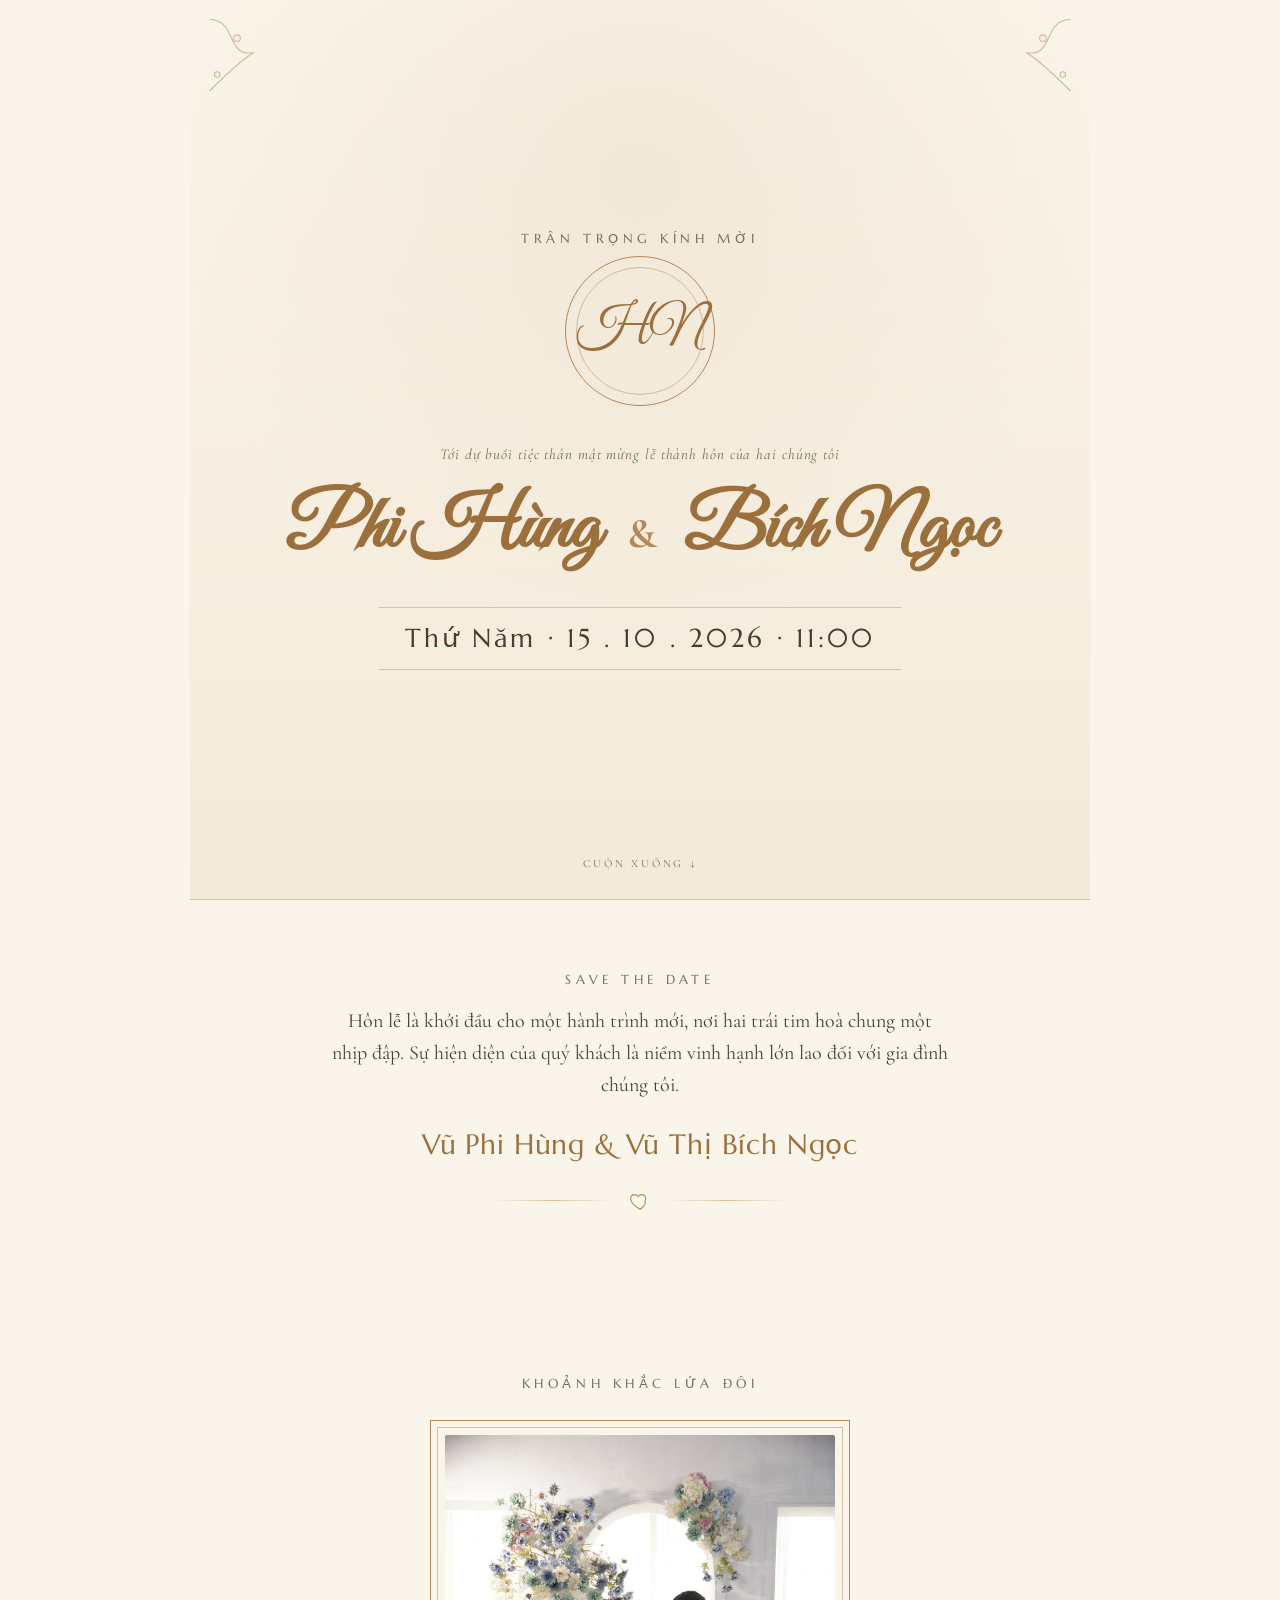
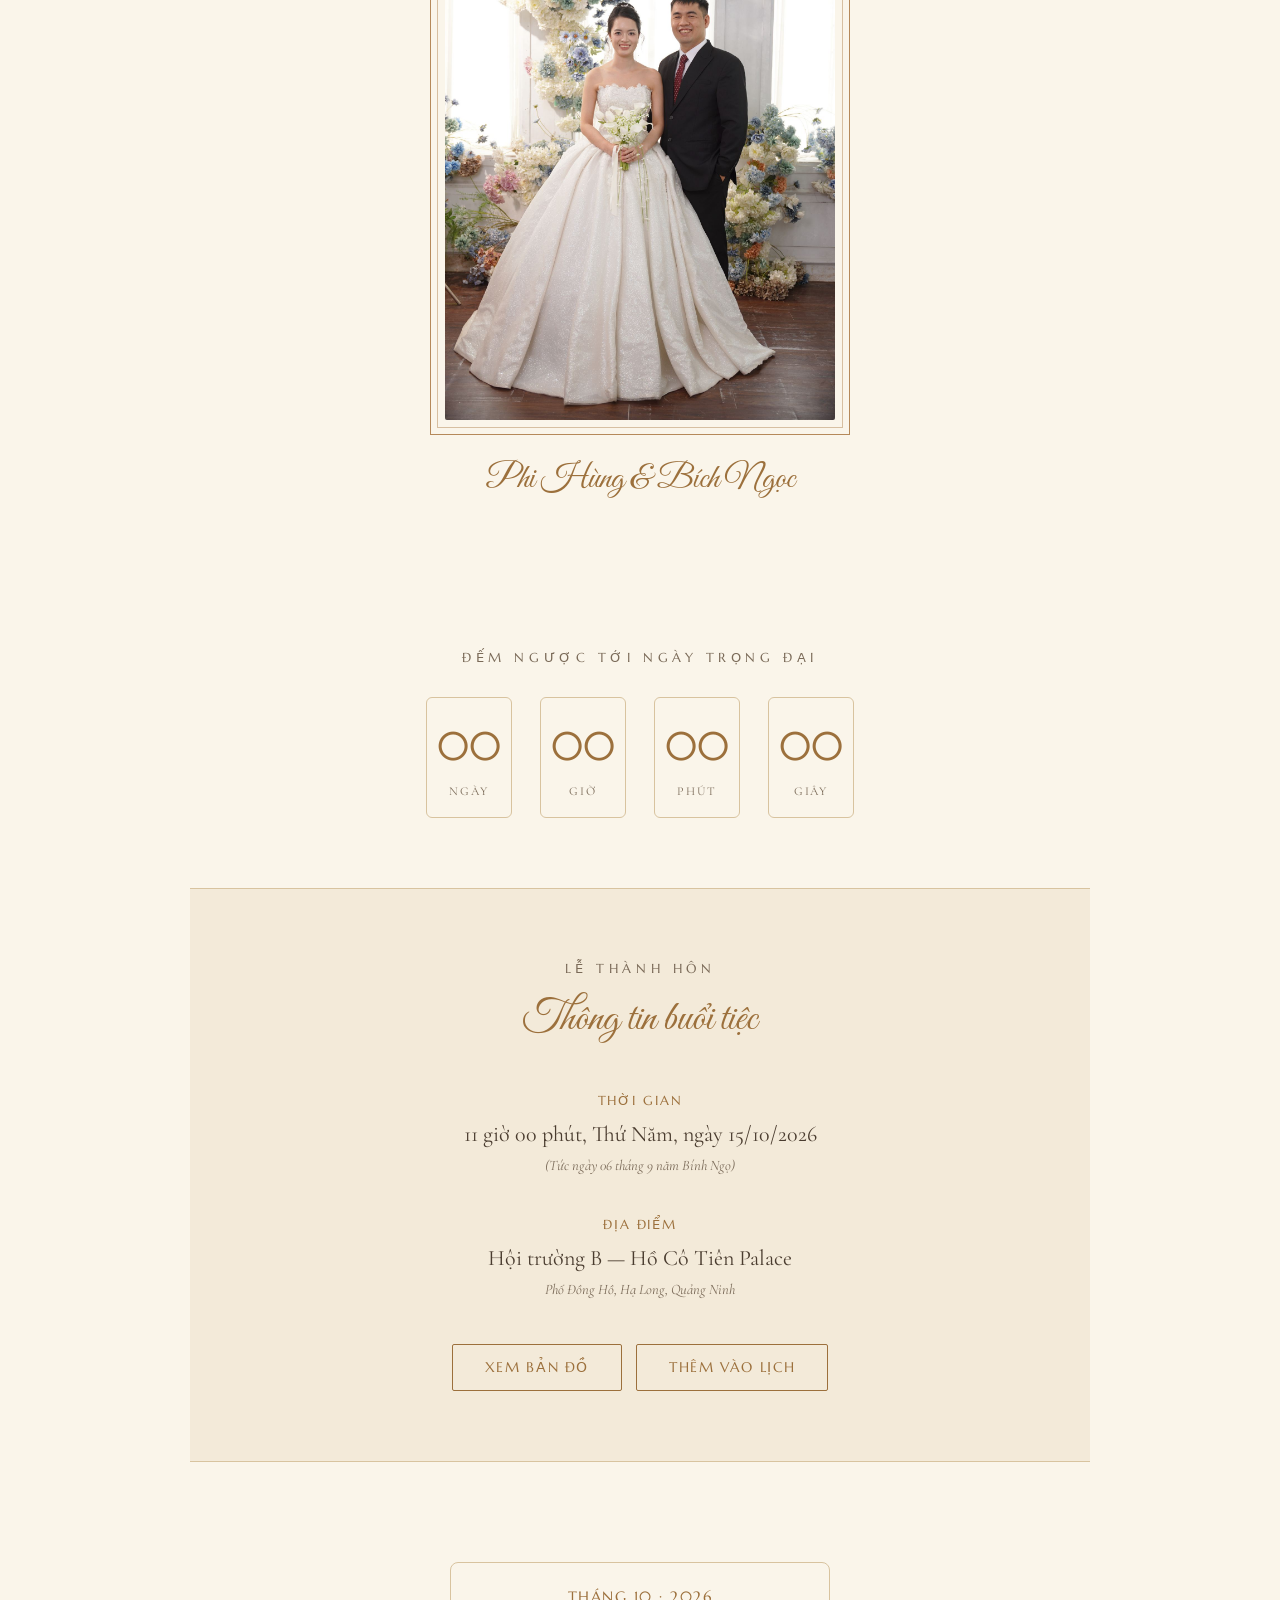
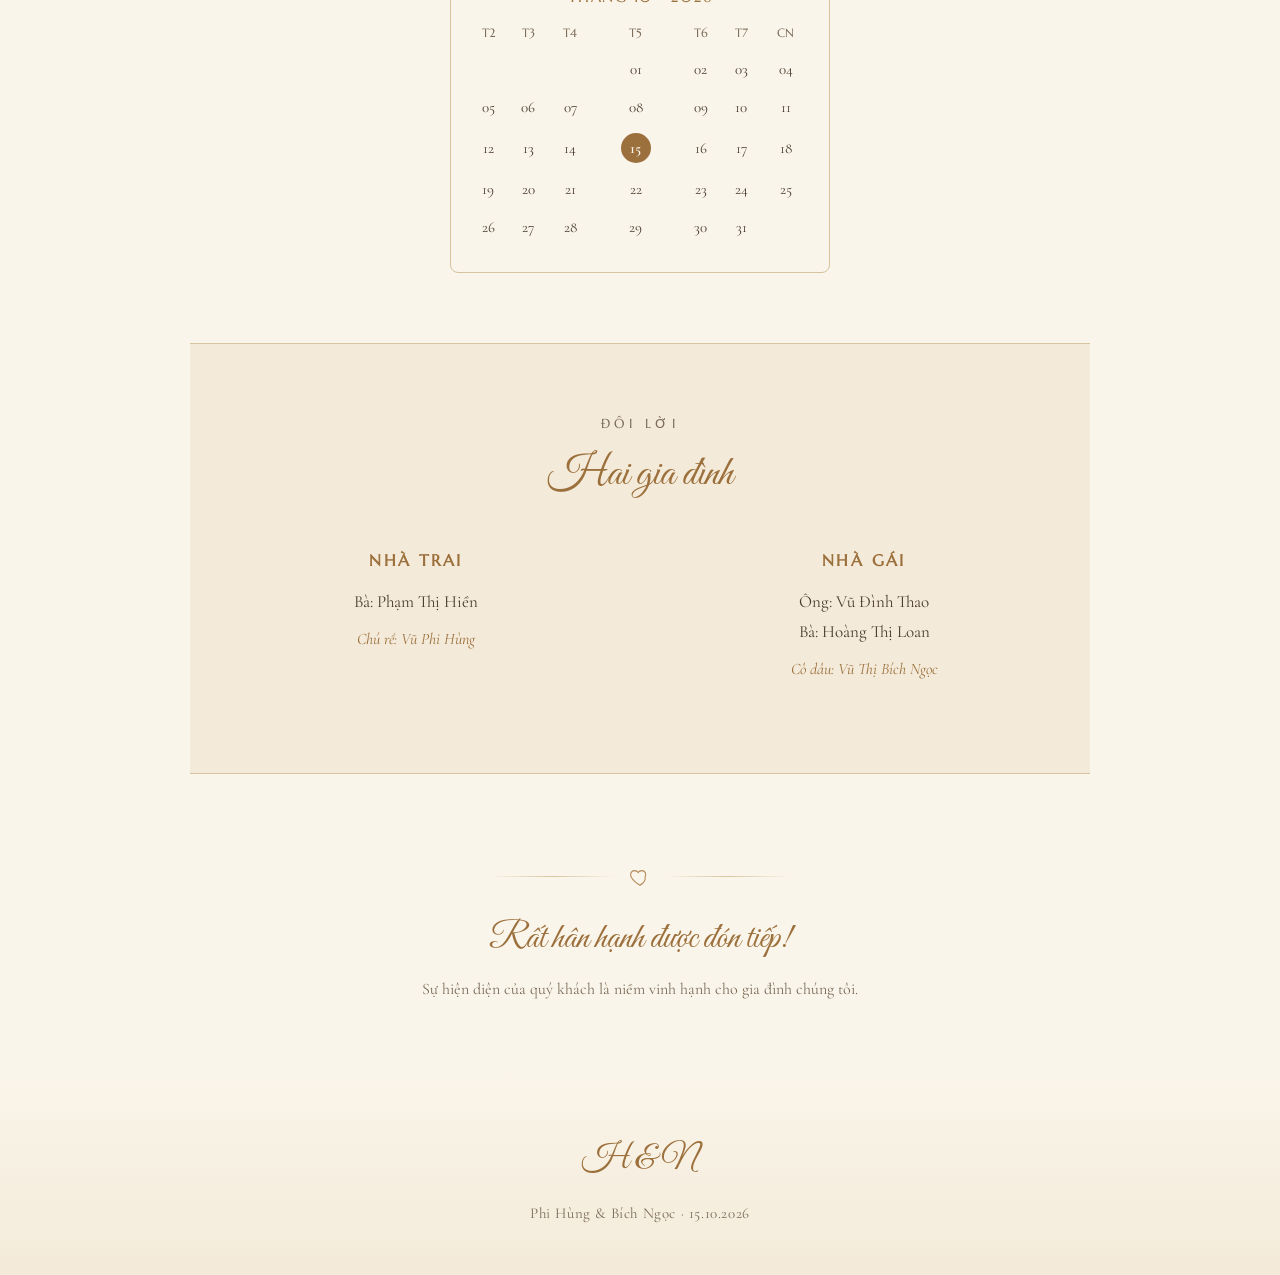
==== index.html @ b7e48ba8 "init" ====
<!DOCTYPE html>
<html lang="vi">
<head>
<meta charset="UTF-8">
<meta name="viewport" content="width=device-width, initial-scale=1.0">
<title>Thiệp cưới | Phi Hùng &amp; Bích Ngọc</title>
<style>
@import url('https://fonts.googleapis.com/css2?family=Cormorant+Garamond:ital,wght@0,400;0,500;0,600;1,400&family=Great+Vibes&family=Marcellus&display=swap');

:root{
  --cream:#faf5ea;
  --cream-2:#f3ead9;
  --gold:#b5895a;
  --gold-deep:#9c703c;
  --ink:#4a3c2f;
  --ink-soft:#7a6a58;
  --line:#d8c39f;
}

*{box-sizing:border-box; margin:0; padding:0;}

html{scroll-behavior:smooth;}

body{
  font-family:'Cormorant Garamond', serif;
  background:var(--cream);
  color:var(--ink);
  line-height:1.6;
  overflow-x:hidden;
}

.script{font-family:'Great Vibes', cursive; font-weight:400;}
.serif-alt{font-family:'Marcellus', serif;}

a{color:inherit; text-decoration:none;}

/* --------- decorative svg --------- */
.corner-flourish{position:absolute; width:110px; height:110px; opacity:.55; pointer-events:none;}
.corner-flourish.tl{top:14px; left:14px;}
.corner-flourish.tr{top:14px; right:14px; transform:scaleX(-1);}
.corner-flourish.bl{bottom:14px; left:14px; transform:scaleY(-1);}
.corner-flourish.br{bottom:14px; right:14px; transform:scale(-1,-1);}

.divider{
  display:flex; align-items:center; justify-content:center; gap:14px;
  margin:22px auto; width:min(300px, 70%);
  color:var(--gold);
}
.divider .line{flex:1; height:1px; background:linear-gradient(90deg, transparent, var(--line), transparent);}
.divider svg{width:22px; height:22px;}

section{
  position:relative;
  padding:70px 20px;
  max-width:900px;
  margin:0 auto;
}

.fade-up{
  opacity:0; transform:translateY(28px);
  transition:opacity .9s ease, transform .9s ease;
}
.fade-up.in{opacity:1; transform:translateY(0);}

/* --------- HERO --------- */
#hero{
  min-height:100svh;
  display:flex; flex-direction:column; align-items:center; justify-content:center;
  text-align:center;
  padding:40px 20px;
  position:relative;
  background:
    radial-gradient(circle at 50% 18%, rgba(181,137,90,.10), transparent 55%),
    linear-gradient(180deg, var(--cream) 0%, var(--cream-2) 100%);
  border-bottom:1px solid var(--line);
}

.monogram-wrap{
  width:150px; height:150px; border-radius:50%;
  border:1.5px solid var(--gold);
  display:flex; align-items:center; justify-content:center;
  position:relative;
  margin-bottom:18px;
}
.monogram-wrap::before{
  content:"";
  position:absolute; inset:10px;
  border:1px solid var(--gold);
  border-radius:50%;
  opacity:.5;
}
.monogram{
  font-family:'Great Vibes', cursive;
  font-size:52px;
  color:var(--gold-deep);
}

.kicker{
  letter-spacing:.35em;
  font-size:13px;
  text-transform:uppercase;
  color:var(--ink-soft);
  font-family:'Marcellus', serif;
  margin-bottom:6px;
}

.invite-line{
  font-size:15px;
  letter-spacing:.06em;
  max-width:480px;
  color:var(--ink-soft);
  margin:18px 0 6px;
  font-style:italic;
}

.couple-names{
  font-family:'Great Vibes', cursive;
  font-size:clamp(46px, 9vw, 76px);
  color:var(--gold-deep);
  line-height:1.25;
  margin:10px 0;
}
.amp{
  display:inline-flex; align-items:center; justify-content:center;
  margin:2px 14px;
  color:var(--gold);
  font-family:'Cormorant Garamond', serif;
  font-size:.55em;
  vertical-align:middle;
}

.date-badge{
  margin-top:20px;
  font-family:'Marcellus', serif;
  font-size:clamp(20px, 4vw, 26px);
  letter-spacing:.12em;
  color:var(--ink);
  padding:10px 26px;
  border-top:1px solid var(--line);
  border-bottom:1px solid var(--line);
}

.scroll-cue{
  position:absolute; bottom:26px; left:50%; transform:translateX(-50%);
  font-size:11px; letter-spacing:.25em; color:var(--ink-soft);
  text-transform:uppercase;
  display:flex; flex-direction:column; align-items:center; gap:6px;
  animation:bob 2.4s ease-in-out infinite;
}
@keyframes bob{0%,100%{transform:translate(-50%,0);}50%{transform:translate(-50%,8px);}}

/* --------- INTRO --------- */
#intro{text-align:center;}
#intro .kicker{margin-bottom:14px;}
#intro p{
  font-size:clamp(17px,2.4vw,20px);
  color:var(--ink);
  max-width:620px; margin:0 auto;
}
#intro .names-line{
  margin-top:22px; font-family:'Marcellus', serif;
  font-size:clamp(22px,3vw,28px); color:var(--gold-deep); letter-spacing:.03em;
}


/* --------- PHOTO --------- */
#photo{text-align:center;}
.photo-frame{
  position:relative;
  max-width:420px; margin:26px auto 0;
  padding:14px;
  border:1px solid var(--gold);
}
.photo-frame::before{
  content:"";
  position:absolute; inset:6px;
  border:1px solid var(--gold);
  opacity:.5;
  pointer-events:none;
}
.photo-frame img{
  display:block; width:100%; height:auto;
  border-radius:2px;
}
.photo-caption{
  margin-top:18px;
  font-family:'Great Vibes', cursive;
  font-size:clamp(26px,4.2vw,34px);
  color:var(--gold-deep);
}

/* --------- COUNTDOWN --------- */
#countdown{text-align:center;}
.count-grid{
  display:flex; gap:clamp(10px,3vw,28px); justify-content:center; flex-wrap:wrap;
  margin-top:28px;
}
.count-box{
  min-width:82px;
  background:var(--cream);
  border:1px solid var(--line);
  border-radius:6px;
  padding:16px 10px;
}
.count-num{
  font-family:'Marcellus', serif;
  font-size:clamp(28px,5vw,40px);
  color:var(--gold-deep);
}
.count-label{
  font-size:12px; letter-spacing:.15em; text-transform:uppercase; color:var(--ink-soft);
  margin-top:4px;
}

/* --------- EVENT DETAILS --------- */
#event{
  background:var(--cream-2);
  border-top:1px solid var(--line);
  border-bottom:1px solid var(--line);
}
.event-card{
  display:grid; gap:26px;
  grid-template-columns:1fr;
  text-align:center;
  max-width:560px; margin:32px auto 0;
}
.event-item{padding:6px 10px;}
.event-item .label{
  font-family:'Marcellus', serif; letter-spacing:.15em; text-transform:uppercase;
  font-size:12.5px; color:var(--gold-deep); margin-bottom:6px;
}
.event-item .value{font-size:clamp(18px,2.6vw,22px); color:var(--ink);}
.event-item .sub{font-size:14.5px; color:var(--ink-soft); font-style:italic; margin-top:2px;}

.btn{
  display:inline-block; margin-top:26px;
  padding:12px 32px;
  border:1px solid var(--gold-deep);
  color:var(--gold-deep);
  font-family:'Marcellus', serif;
  letter-spacing:.12em;
  font-size:13.5px;
  text-transform:uppercase;
  border-radius:2px;
  transition:background .3s ease, color .3s ease;
  cursor:pointer;
  background:transparent;
}
.btn:hover{background:var(--gold-deep); color:var(--cream);}
.btn-row{display:flex; gap:14px; justify-content:center; flex-wrap:wrap;}

/* --------- CALENDAR --------- */
#calendar{text-align:center;}
.cal-wrap{
  max-width:380px; margin:30px auto 0;
  border:1px solid var(--line);
  padding:22px 18px 26px;
  border-radius:8px;
  background:var(--cream);
}
.cal-title{font-family:'Marcellus', serif; letter-spacing:.1em; color:var(--gold-deep); margin-bottom:14px; font-size:15px; text-transform:uppercase;}
table.cal{width:100%; border-collapse:collapse;}
table.cal th{
  font-family:'Marcellus', serif; font-size:12px; color:var(--ink-soft);
  padding-bottom:8px; font-weight:400;
}
table.cal td{
  font-size:15px; padding:7px 0; color:var(--ink); position:relative;
}
table.cal td.hl{
  color:var(--cream);
}
table.cal td.hl .day-circle{
  display:inline-flex; align-items:center; justify-content:center;
  width:30px; height:30px; border-radius:50%;
  background:var(--gold-deep); color:var(--cream);
  font-weight:600;
}

/* --------- FAMILIES --------- */
#families{background:var(--cream-2); border-top:1px solid var(--line); border-bottom:1px solid var(--line);}
.fam-grid{
  display:grid; grid-template-columns:1fr; gap:36px;
  margin-top:20px;
}
@media(min-width:640px){
  .fam-grid{grid-template-columns:1fr 1fr;}
}
.fam-card{text-align:center; padding:20px;}
.fam-card h3{
  font-family:'Marcellus', serif; letter-spacing:.15em; text-transform:uppercase;
  color:var(--gold-deep); font-size:16px; margin-bottom:14px;
}
.fam-card p{font-size:17px; margin:3px 0;}
.fam-card .role{
  margin-top:12px; font-style:italic; color:var(--gold-deep); font-size:16px;
}

/* --------- MESSAGE --------- */
#message{text-align:center;}
#message p.big{
  font-family:'Great Vibes', cursive;
  font-size:clamp(28px,4.2vw,36px);
  color:var(--gold-deep);
}
#message p.small{font-size:16px; color:var(--ink-soft); margin-top:10px;}

/* --------- FOOTER --------- */
footer{
  text-align:center; padding:60px 20px 50px;
  background:linear-gradient(180deg, var(--cream) 0%, var(--cream-2) 100%);
}
footer .monogram{font-size:34px;}
footer .thanks{margin-top:14px; font-size:15px; color:var(--ink-soft); letter-spacing:.04em;}

@media(max-width:480px){
  section{padding:56px 16px;}
  .corner-flourish{width:70px; height:70px;}
}
</style>
</head>
<body>

<!-- HERO -->
<section id="hero">
  <svg class="corner-flourish tl" viewBox="0 0 100 100" fill="none" stroke="#b5895a" stroke-width="1"><path d="M5 5 C 30 5, 20 40, 45 35 C 30 45, 15 60, 5 70"/><circle cx="30" cy="22" r="3"/><circle cx="12" cy="55" r="2.5"/></svg>
  <svg class="corner-flourish tr" viewBox="0 0 100 100" fill="none" stroke="#b5895a" stroke-width="1"><path d="M5 5 C 30 5, 20 40, 45 35 C 30 45, 15 60, 5 70"/><circle cx="30" cy="22" r="3"/><circle cx="12" cy="55" r="2.5"/></svg>

  <div class="kicker fade-up in">Trân trọng kính mời</div>

  <div class="monogram-wrap fade-up in">
    <div class="monogram">HN</div>
  </div>

  <div class="invite-line fade-up in">
    Tới dự buổi tiệc thân mật mừng lễ thành hôn của hai chúng tôi
  </div>

  <h1 class="couple-names fade-up in">Phi Hùng <span class="amp">&amp;</span> Bích Ngọc</h1>

  <div class="date-badge fade-up in">Thứ Năm · 15 . 10 . 2026 · 11:00</div>

  <div class="scroll-cue">Cuộn xuống ↓</div>
</section>

<!-- INTRO -->
<section id="intro">
  <div class="kicker fade-up">Save the date</div>
  <p class="fade-up">
    Hôn lễ là khởi đầu cho một hành trình mới, nơi hai trái tim hoà chung một nhịp đập.
    Sự hiện diện của quý khách là niềm vinh hạnh lớn lao đối với gia đình chúng tôi.
  </p>
  <div class="names-line fade-up">Vũ Phi Hùng &amp; Vũ Thị Bích Ngọc</div>
  <div class="divider fade-up">
    <span class="line"></span>
    <svg viewBox="0 0 24 24" fill="none" stroke="currentColor" stroke-width="1.2"><path d="M12 21s-7-4.35-9.5-8.8C.7 8.6 2.3 5 6 5c2 0 3.4 1.1 4 2.2C10.6 6.1 12 5 14 5c3.7 0 5.3 3.6 3.5 7.2C19 16.65 12 21 12 21z"/></svg>
    <span class="line"></span>
  </div>
</section>

<!-- PHOTO -->
<section id="photo">
  <div class="kicker fade-up" style="text-align:center;">Khoảnh khắc lứa đôi</div>
  <div class="photo-frame fade-up">
    <img src="[data-uri]" alt="Ảnh cưới Phi Hùng &amp; Bích Ngọc">
  </div>
  <div class="photo-caption fade-up">Phi Hùng &amp; Bích Ngọc</div>
</section>

<!-- COUNTDOWN -->
<section id="countdown">
  <div class="kicker fade-up" style="text-align:center;">Đếm ngược tới ngày trọng đại</div>
  <div class="count-grid fade-up" id="countdownGrid">
    <div class="count-box"><div class="count-num" id="cd-days">00</div><div class="count-label">Ngày</div></div>
    <div class="count-box"><div class="count-num" id="cd-hours">00</div><div class="count-label">Giờ</div></div>
    <div class="count-box"><div class="count-num" id="cd-mins">00</div><div class="count-label">Phút</div></div>
    <div class="count-box"><div class="count-num" id="cd-secs">00</div><div class="count-label">Giây</div></div>
  </div>
</section>

<!-- EVENT -->
<section id="event">
  <div class="kicker fade-up" style="text-align:center;">Lễ thành hôn</div>
  <h2 class="script fade-up" style="text-align:center; font-size:clamp(30px,5vw,42px); color:var(--gold-deep);">Thông tin buổi tiệc</h2>

  <div class="event-card">
    <div class="event-item fade-up">
      <div class="label">Thời gian</div>
      <div class="value">11 giờ 00 phút, Thứ Năm, ngày 15/10/2026</div>
      <div class="sub">(Tức ngày 06 tháng 9 năm Bính Ngọ)</div>
    </div>
    <div class="event-item fade-up">
      <div class="label">Địa điểm</div>
      <div class="value">Hội trường B — Hồ Cô Tiên Palace</div>
      <div class="sub">Phố Đồng Hồ, Hạ Long, Quảng Ninh</div>
    </div>
  </div>

  <div class="btn-row fade-up" style="margin-top:10px;">
    <a class="btn" id="mapBtn" target="_blank" rel="noopener">Xem bản đồ</a>
    <button class="btn" id="calBtn" type="button">Thêm vào lịch</button>
  </div>
</section>

<!-- CALENDAR -->
<section id="calendar">
  <div class="cal-wrap fade-up">
    <div class="cal-title">Tháng 10 · 2026</div>
    <table class="cal">
      <thead>
        <tr><th>T2</th><th>T3</th><th>T4</th><th>T5</th><th>T6</th><th>T7</th><th>CN</th></tr>
      </thead>
      <tbody>
        <tr><td></td><td></td><td></td><td>01</td><td>02</td><td>03</td><td>04</td></tr>
        <tr><td>05</td><td>06</td><td>07</td><td>08</td><td>09</td><td>10</td><td>11</td></tr>
        <tr><td>12</td><td>13</td><td>14</td><td class="hl"><span class="day-circle">15</span></td><td>16</td><td>17</td><td>18</td></tr>
        <tr><td>19</td><td>20</td><td>21</td><td>22</td><td>23</td><td>24</td><td>25</td></tr>
        <tr><td>26</td><td>27</td><td>28</td><td>29</td><td>30</td><td>31</td><td></td></tr>
      </tbody>
    </table>
  </div>
</section>

<!-- FAMILIES -->
<section id="families">
  <div class="kicker fade-up" style="text-align:center;">Đôi lời</div>
  <h2 class="script fade-up" style="text-align:center; font-size:clamp(30px,5vw,42px); color:var(--gold-deep);">Hai gia đình</h2>

  <div class="fam-grid">
    <div class="fam-card fade-up">
      <h3>Nhà Trai</h3>
      <p>Bà: Phạm Thị Hiền</p>
      <div class="role">Chú rể: Vũ Phi Hùng</div>
    </div>
    <div class="fam-card fade-up">
      <h3>Nhà Gái</h3>
      <p>Ông: Vũ Đình Thao</p>
      <p>Bà: Hoàng Thị Loan</p>
      <div class="role">Cô dâu: Vũ Thị Bích Ngọc</div>
    </div>
  </div>
</section>

<!-- MESSAGE -->
<section id="message">
  <div class="divider fade-up">
    <span class="line"></span>
    <svg viewBox="0 0 24 24" fill="none" stroke="currentColor" stroke-width="1.2"><path d="M12 21s-7-4.35-9.5-8.8C.7 8.6 2.3 5 6 5c2 0 3.4 1.1 4 2.2C10.6 6.1 12 5 14 5c3.7 0 5.3 3.6 3.5 7.2C19 16.65 12 21 12 21z"/></svg>
    <span class="line"></span>
  </div>
  <p class="big fade-up">Rất hân hạnh được đón tiếp!</p>
  <p class="small fade-up">Sự hiện diện của quý khách là niềm vinh hạnh cho gia đình chúng tôi.</p>
</section>

<footer>
  <div class="monogram script fade-up">H &amp; N</div>
  <div class="thanks fade-up">Phi Hùng &amp; Bích Ngọc · 15.10.2026</div>
</footer>

<script>
(function(){
  // fade-up on scroll
  var els = document.querySelectorAll('.fade-up');
  var obs = new IntersectionObserver(function(entries){
    entries.forEach(function(e){
      if(e.isIntersecting){ e.target.classList.add('in'); }
    });
  }, {threshold:.15});
  els.forEach(function(el){ obs.observe(el); });
  // safety net: ensure everything becomes visible even if IntersectionObserver
  // is unsupported/blocked, or the visitor never scrolls (e.g. very tall screen)
  setTimeout(function(){
    els.forEach(function(el){ el.classList.add('in'); });
  }, 3500);

  // countdown - wedding time 2026-10-15 11:00 Asia/Ho_Chi_Minh (UTC+7)
  var target = new Date('2026-10-15T11:00:00+07:00').getTime();
  function pad(n){ return String(n).padStart(2,'0'); }
  function tick(){
    var now = new Date().getTime();
    var diff = target - now;
    if(diff < 0) diff = 0;
    var days = Math.floor(diff/(1000*60*60*24));
    var hours = Math.floor((diff/(1000*60*60))%24);
    var mins = Math.floor((diff/(1000*60))%60);
    var secs = Math.floor((diff/1000)%60);
    document.getElementById('cd-days').textContent = pad(days);
    document.getElementById('cd-hours').textContent = pad(hours);
    document.getElementById('cd-mins').textContent = pad(mins);
    document.getElementById('cd-secs').textContent = pad(secs);
  }
  tick();
  setInterval(tick, 1000);

  // map link
  var address = "Hội trường B, Hồ Cô Tiên Palace, Phố Đồng Hồ, Hạ Long, Quảng Ninh";
  document.getElementById('mapBtn').href = "https://www.google.com/maps/search/?api=1&query=" + encodeURIComponent(address);

  // add to calendar (.ics download)
  document.getElementById('calBtn').addEventListener('click', function(){
    var ics = [
      "BEGIN:VCALENDAR","VERSION:2.0","PRODID:-//ThiepCuoi//VN",
      "BEGIN:VEVENT",
      "UID:" + Date.now() + "@thiepcuoi",
      "DTSTAMP:20260101T000000Z",
      "DTSTART:20261015T040000Z",
      "DTEND:20261015T080000Z",
      "SUMMARY:Le thanh hon Phi Hung & Bich Ngoc",
      "DESCRIPTION:Tiec cuoi tai Ho Co Tien Palace, Pho Dong Ho, Ha Long, Quang Ninh",
      "LOCATION:Hoi truong B - Ho Co Tien Palace\\, Pho Dong Ho\\, Ha Long\\, Quang Ninh",
      "END:VEVENT","END:VCALENDAR"
    ].join("\r\n");
    var blob = new Blob([ics], {type:"text/calendar;charset=utf-8"});
    var url = URL.createObjectURL(blob);
    var a = document.createElement('a');
    a.href = url; a.download = "le-thanh-hon-phihung-bichngoc.ics";
    document.body.appendChild(a); a.click(); document.body.removeChild(a);
    URL.revokeObjectURL(url);
  });
})();
</script>

</body>
</html>
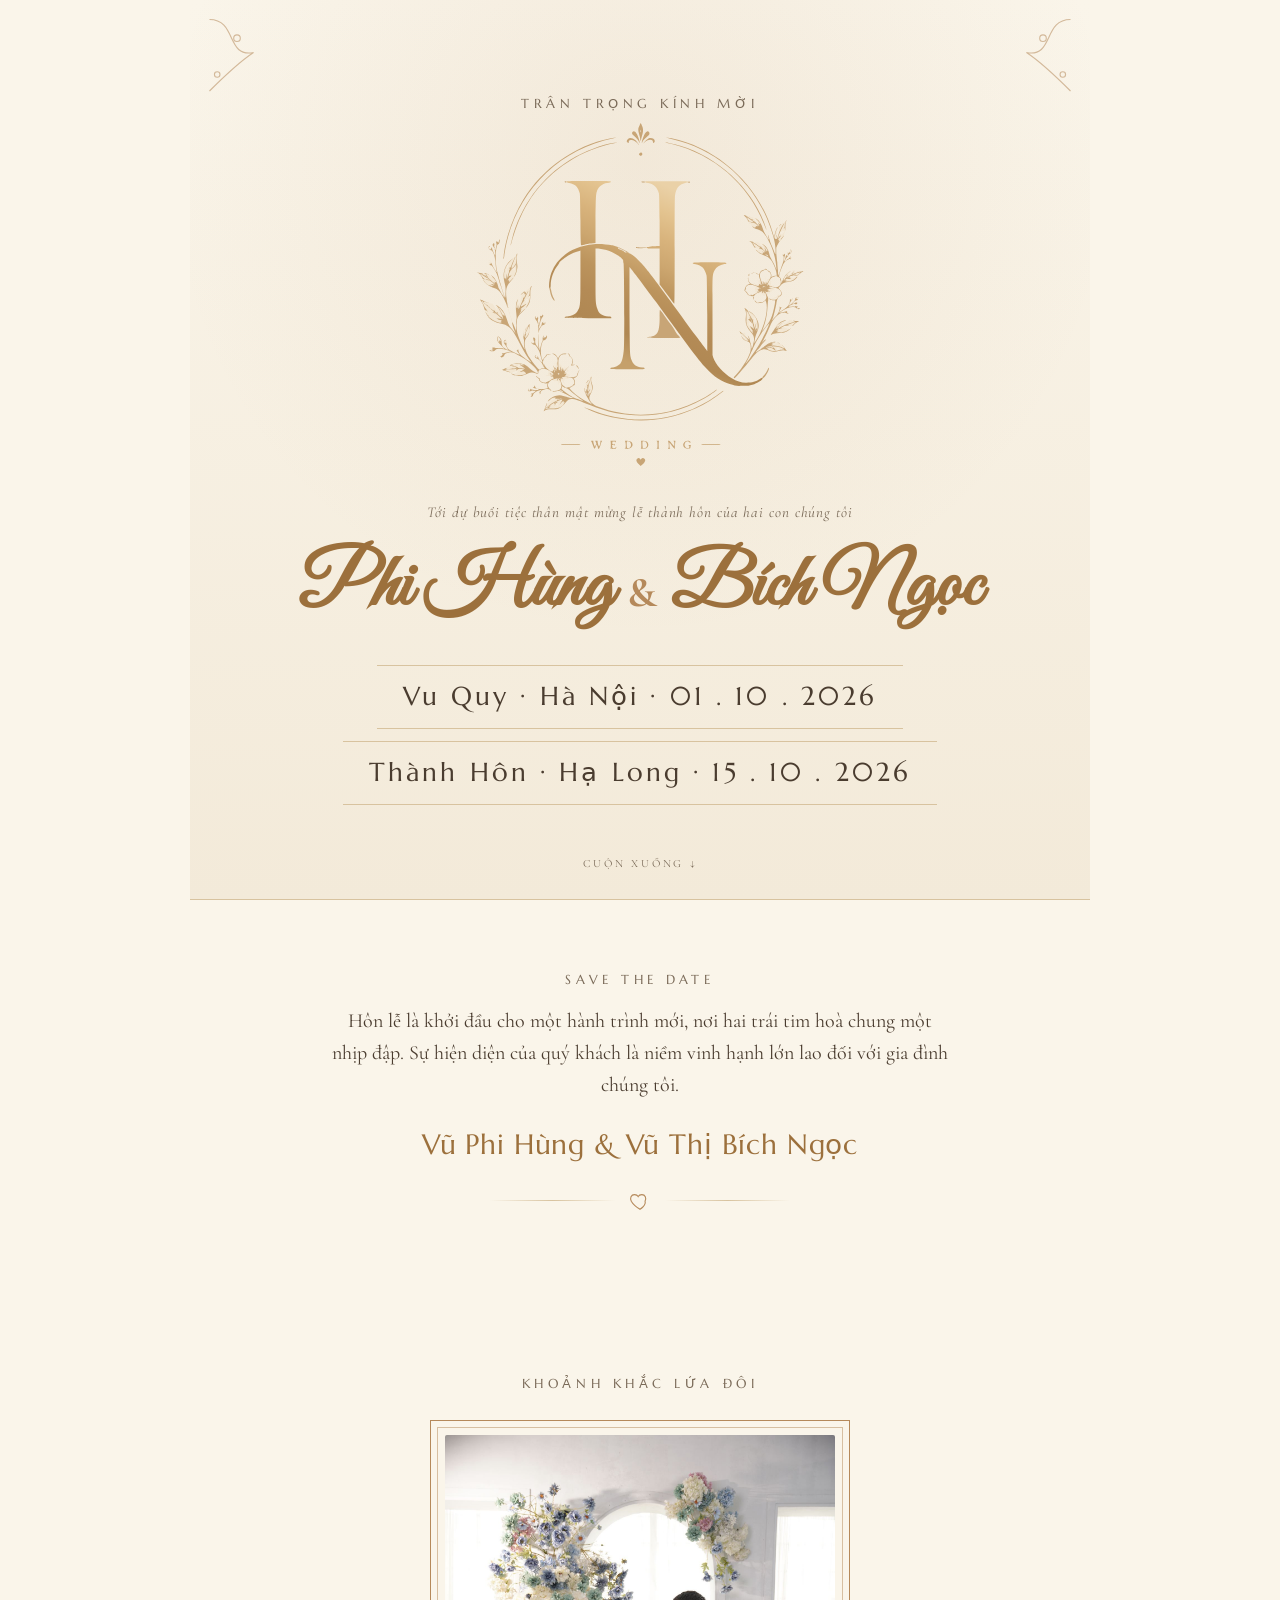
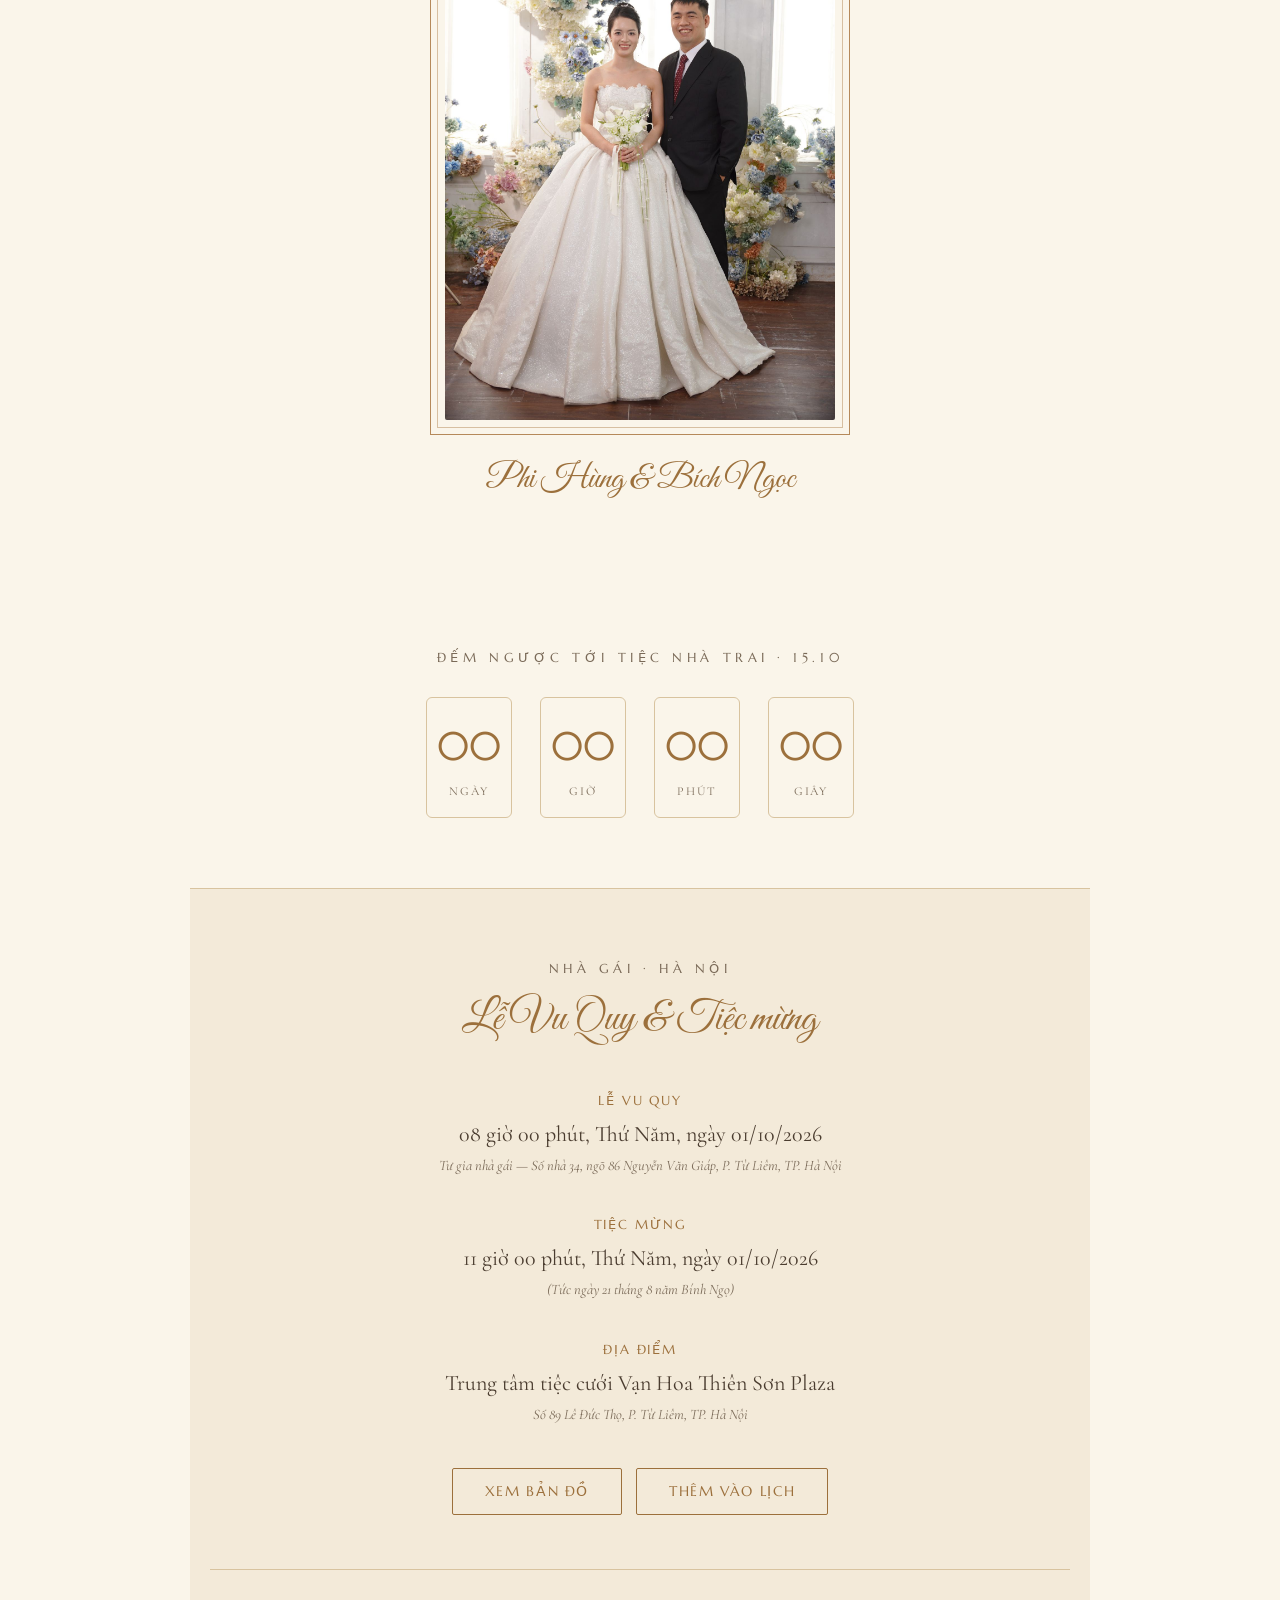
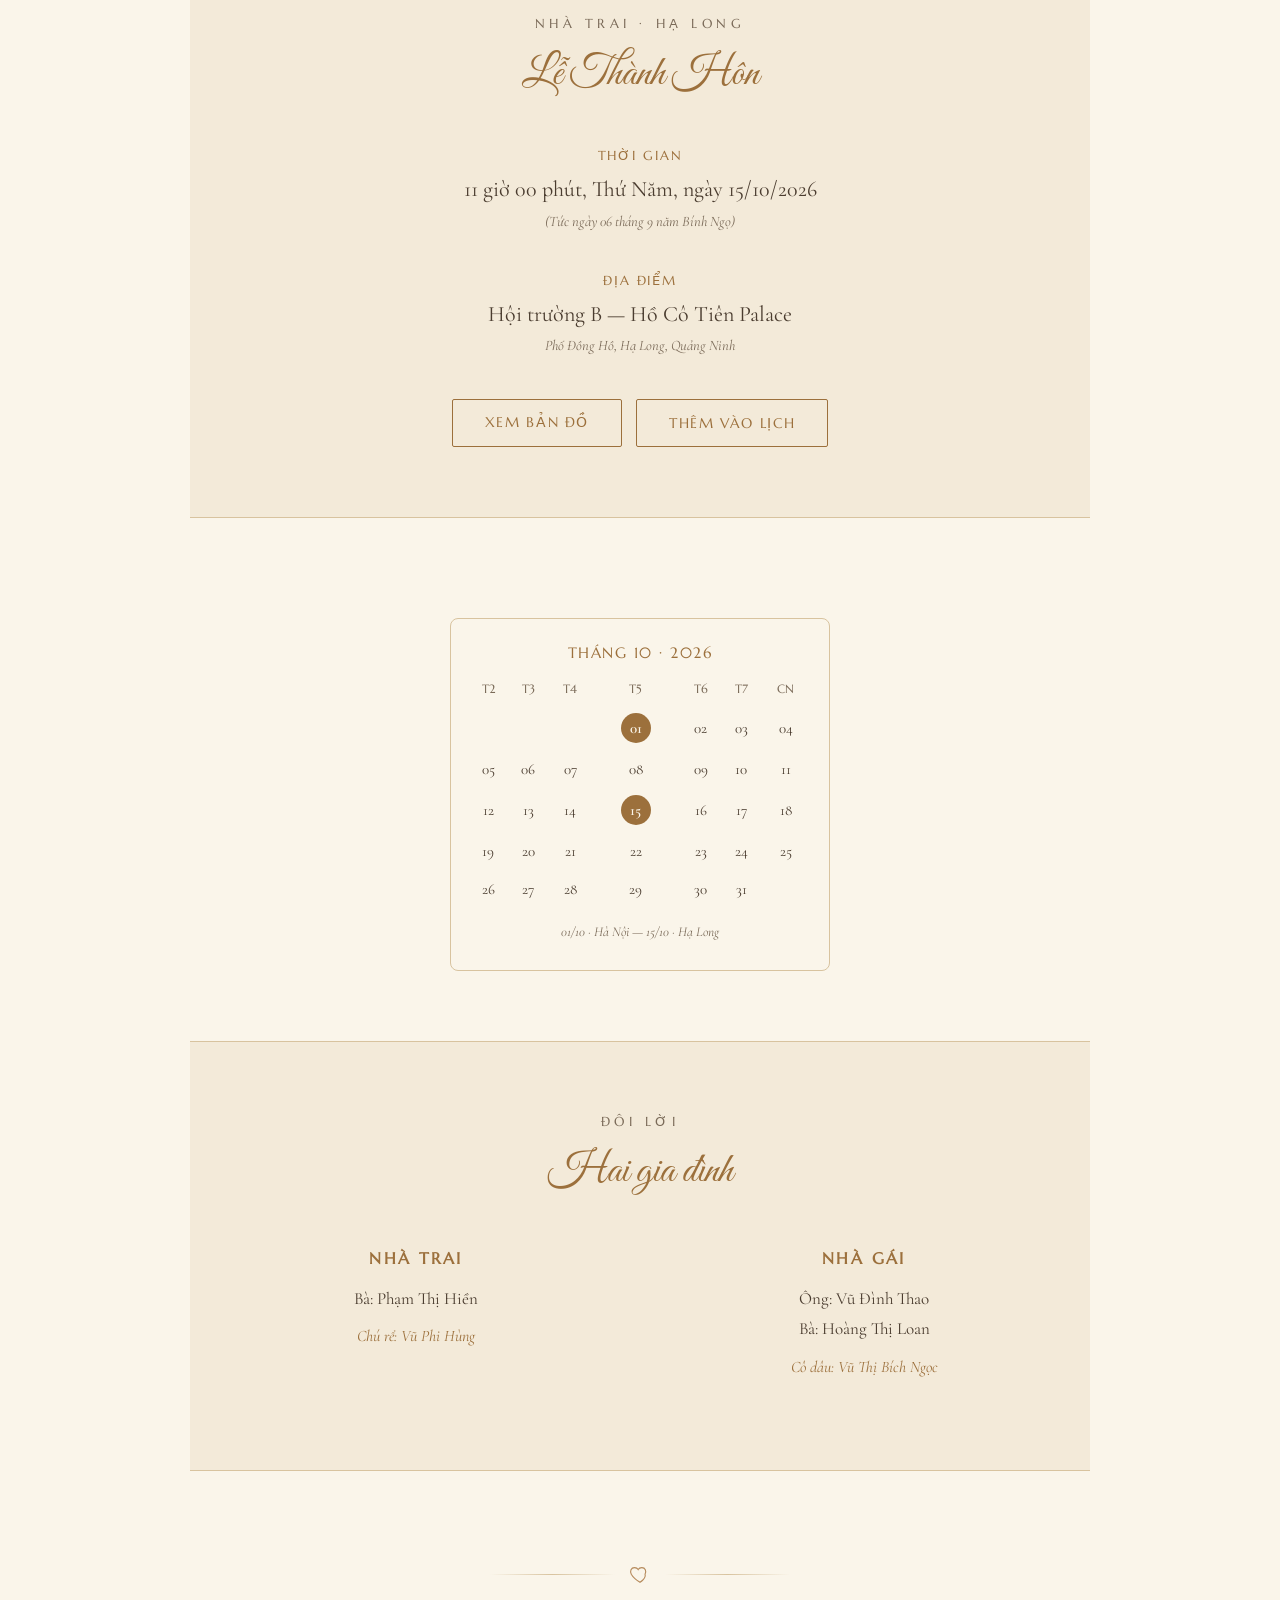
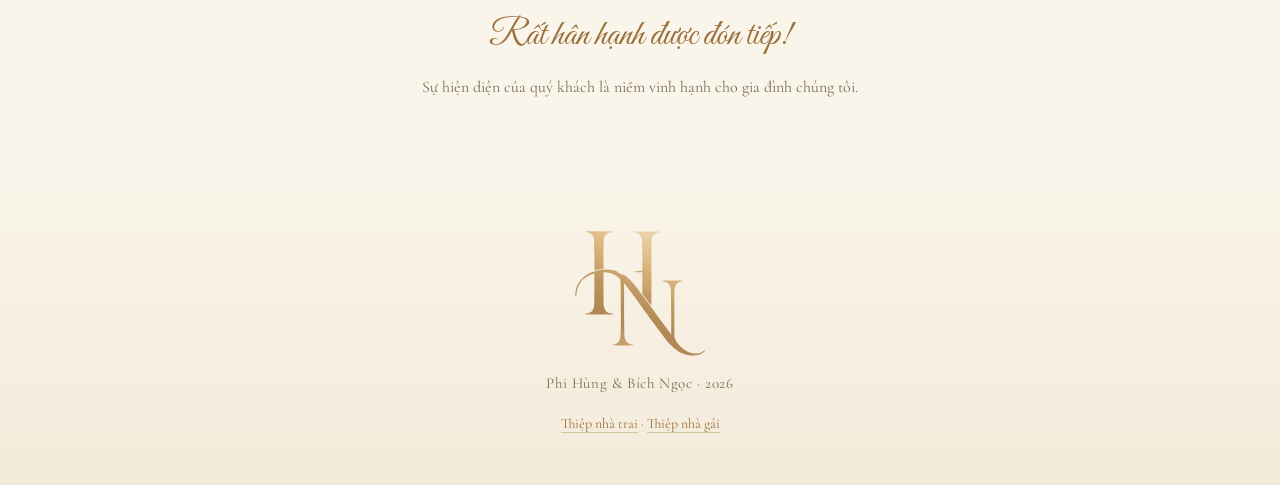
==== commit ec3194f6: "update" ====
--- a/index.html
+++ b/index.html
@@ -3,522 +3,140 @@
 <head>
 <meta charset="UTF-8">
 <meta name="viewport" content="width=device-width, initial-scale=1.0">
+
 <title>Thiệp cưới | Phi Hùng &amp; Bích Ngọc</title>
-<style>
-@import url('https://fonts.googleapis.com/css2?family=Cormorant+Garamond:ital,wght@0,400;0,500;0,600;1,400&family=Great+Vibes&family=Marcellus&display=swap');
+<meta name="description" content="Đám cưới Phi Hùng &amp; Bích Ngọc — Lễ Vu Quy 01/10/2026 tại Hà Nội và Lễ Thành Hôn 15/10/2026 tại Hạ Long. Trân trọng kính mời!">
+<link rel="canonical" href="https://humiwedding.online/">
 
-:root{
-  --cream:#faf5ea;
-  --cream-2:#f3ead9;
-  --gold:#b5895a;
-  --gold-deep:#9c703c;
-  --ink:#4a3c2f;
-  --ink-soft:#7a6a58;
-  --line:#d8c39f;
-}
+<meta property="og:type" content="website">
+<meta property="og:locale" content="vi_VN">
+<meta property="og:site_name" content="Thiệp cưới Phi Hùng &amp; Bích Ngọc">
+<meta property="og:url" content="https://humiwedding.online/">
+<meta property="og:title" content="Thiệp cưới Phi Hùng &amp; Bích Ngọc">
+<meta property="og:description" content="Vu Quy 01/10/2026 · Hà Nội — Thành Hôn 15/10/2026 · Hạ Long. Trân trọng kính mời!">
+<meta property="og:image" content="https://humiwedding.online/assets/photo.jpg">
+<meta property="og:image:width" content="1400">
+<meta property="og:image:height" content="2100">
+<meta property="og:image:alt" content="Ảnh cưới Phi Hùng và Bích Ngọc">
+<meta name="twitter:card" content="summary_large_image">
+<meta name="theme-color" content="#faf5ea">
 
-*{box-sizing:border-box; margin:0; padding:0;}
-
-html{scroll-behavior:smooth;}
-
-body{
-  font-family:'Cormorant Garamond', serif;
-  background:var(--cream);
-  color:var(--ink);
-  line-height:1.6;
-  overflow-x:hidden;
-}
-
-.script{font-family:'Great Vibes', cursive; font-weight:400;}
-.serif-alt{font-family:'Marcellus', serif;}
-
-a{color:inherit; text-decoration:none;}
-
-/* --------- decorative svg --------- */
-.corner-flourish{position:absolute; width:110px; height:110px; opacity:.55; pointer-events:none;}
-.corner-flourish.tl{top:14px; left:14px;}
-.corner-flourish.tr{top:14px; right:14px; transform:scaleX(-1);}
-.corner-flourish.bl{bottom:14px; left:14px; transform:scaleY(-1);}
-.corner-flourish.br{bottom:14px; right:14px; transform:scale(-1,-1);}
-
-.divider{
-  display:flex; align-items:center; justify-content:center; gap:14px;
-  margin:22px auto; width:min(300px, 70%);
-  color:var(--gold);
-}
-.divider .line{flex:1; height:1px; background:linear-gradient(90deg, transparent, var(--line), transparent);}
-.divider svg{width:22px; height:22px;}
-
-section{
-  position:relative;
-  padding:70px 20px;
-  max-width:900px;
-  margin:0 auto;
-}
-
-.fade-up{
-  opacity:0; transform:translateY(28px);
-  transition:opacity .9s ease, transform .9s ease;
-}
-.fade-up.in{opacity:1; transform:translateY(0);}
-
-/* --------- HERO --------- */
-#hero{
-  min-height:100svh;
-  display:flex; flex-direction:column; align-items:center; justify-content:center;
-  text-align:center;
-  padding:40px 20px;
-  position:relative;
-  background:
-    radial-gradient(circle at 50% 18%, rgba(181,137,90,.10), transparent 55%),
-    linear-gradient(180deg, var(--cream) 0%, var(--cream-2) 100%);
-  border-bottom:1px solid var(--line);
-}
-
-.monogram-wrap{
-  width:150px; height:150px; border-radius:50%;
-  border:1.5px solid var(--gold);
-  display:flex; align-items:center; justify-content:center;
-  position:relative;
-  margin-bottom:18px;
-}
-.monogram-wrap::before{
-  content:"";
-  position:absolute; inset:10px;
-  border:1px solid var(--gold);
-  border-radius:50%;
-  opacity:.5;
-}
-.monogram{
-  font-family:'Great Vibes', cursive;
-  font-size:52px;
-  color:var(--gold-deep);
-}
-
-.kicker{
-  letter-spacing:.35em;
-  font-size:13px;
-  text-transform:uppercase;
-  color:var(--ink-soft);
-  font-family:'Marcellus', serif;
-  margin-bottom:6px;
-}
-
-.invite-line{
-  font-size:15px;
-  letter-spacing:.06em;
-  max-width:480px;
-  color:var(--ink-soft);
-  margin:18px 0 6px;
-  font-style:italic;
-}
-
-.couple-names{
-  font-family:'Great Vibes', cursive;
-  font-size:clamp(46px, 9vw, 76px);
-  color:var(--gold-deep);
-  line-height:1.25;
-  margin:10px 0;
-}
-.amp{
-  display:inline-flex; align-items:center; justify-content:center;
-  margin:2px 14px;
-  color:var(--gold);
-  font-family:'Cormorant Garamond', serif;
-  font-size:.55em;
-  vertical-align:middle;
-}
-
-.date-badge{
-  margin-top:20px;
-  font-family:'Marcellus', serif;
-  font-size:clamp(20px, 4vw, 26px);
-  letter-spacing:.12em;
-  color:var(--ink);
-  padding:10px 26px;
-  border-top:1px solid var(--line);
-  border-bottom:1px solid var(--line);
-}
-
-.scroll-cue{
-  position:absolute; bottom:26px; left:50%; transform:translateX(-50%);
-  font-size:11px; letter-spacing:.25em; color:var(--ink-soft);
-  text-transform:uppercase;
-  display:flex; flex-direction:column; align-items:center; gap:6px;
-  animation:bob 2.4s ease-in-out infinite;
-}
-@keyframes bob{0%,100%{transform:translate(-50%,0);}50%{transform:translate(-50%,8px);}}
-
-/* --------- INTRO --------- */
-#intro{text-align:center;}
-#intro .kicker{margin-bottom:14px;}
-#intro p{
-  font-size:clamp(17px,2.4vw,20px);
-  color:var(--ink);
-  max-width:620px; margin:0 auto;
-}
-#intro .names-line{
-  margin-top:22px; font-family:'Marcellus', serif;
-  font-size:clamp(22px,3vw,28px); color:var(--gold-deep); letter-spacing:.03em;
-}
-
-
-/* --------- PHOTO --------- */
-#photo{text-align:center;}
-.photo-frame{
-  position:relative;
-  max-width:420px; margin:26px auto 0;
-  padding:14px;
-  border:1px solid var(--gold);
-}
-.photo-frame::before{
-  content:"";
-  position:absolute; inset:6px;
-  border:1px solid var(--gold);
-  opacity:.5;
-  pointer-events:none;
-}
-.photo-frame img{
-  display:block; width:100%; height:auto;
-  border-radius:2px;
-}
-.photo-caption{
-  margin-top:18px;
-  font-family:'Great Vibes', cursive;
-  font-size:clamp(26px,4.2vw,34px);
-  color:var(--gold-deep);
-}
-
-/* --------- COUNTDOWN --------- */
-#countdown{text-align:center;}
-.count-grid{
-  display:flex; gap:clamp(10px,3vw,28px); justify-content:center; flex-wrap:wrap;
-  margin-top:28px;
-}
-.count-box{
-  min-width:82px;
-  background:var(--cream);
-  border:1px solid var(--line);
-  border-radius:6px;
-  padding:16px 10px;
-}
-.count-num{
-  font-family:'Marcellus', serif;
-  font-size:clamp(28px,5vw,40px);
-  color:var(--gold-deep);
-}
-.count-label{
-  font-size:12px; letter-spacing:.15em; text-transform:uppercase; color:var(--ink-soft);
-  margin-top:4px;
-}
-
-/* --------- EVENT DETAILS --------- */
-#event{
-  background:var(--cream-2);
-  border-top:1px solid var(--line);
-  border-bottom:1px solid var(--line);
-}
-.event-card{
-  display:grid; gap:26px;
-  grid-template-columns:1fr;
-  text-align:center;
-  max-width:560px; margin:32px auto 0;
-}
-.event-item{padding:6px 10px;}
-.event-item .label{
-  font-family:'Marcellus', serif; letter-spacing:.15em; text-transform:uppercase;
-  font-size:12.5px; color:var(--gold-deep); margin-bottom:6px;
-}
-.event-item .value{font-size:clamp(18px,2.6vw,22px); color:var(--ink);}
-.event-item .sub{font-size:14.5px; color:var(--ink-soft); font-style:italic; margin-top:2px;}
-
-.btn{
-  display:inline-block; margin-top:26px;
-  padding:12px 32px;
-  border:1px solid var(--gold-deep);
-  color:var(--gold-deep);
-  font-family:'Marcellus', serif;
-  letter-spacing:.12em;
-  font-size:13.5px;
-  text-transform:uppercase;
-  border-radius:2px;
-  transition:background .3s ease, color .3s ease;
-  cursor:pointer;
-  background:transparent;
-}
-.btn:hover{background:var(--gold-deep); color:var(--cream);}
-.btn-row{display:flex; gap:14px; justify-content:center; flex-wrap:wrap;}
-
-/* --------- CALENDAR --------- */
-#calendar{text-align:center;}
-.cal-wrap{
-  max-width:380px; margin:30px auto 0;
-  border:1px solid var(--line);
-  padding:22px 18px 26px;
-  border-radius:8px;
-  background:var(--cream);
-}
-.cal-title{font-family:'Marcellus', serif; letter-spacing:.1em; color:var(--gold-deep); margin-bottom:14px; font-size:15px; text-transform:uppercase;}
-table.cal{width:100%; border-collapse:collapse;}
-table.cal th{
-  font-family:'Marcellus', serif; font-size:12px; color:var(--ink-soft);
-  padding-bottom:8px; font-weight:400;
-}
-table.cal td{
-  font-size:15px; padding:7px 0; color:var(--ink); position:relative;
-}
-table.cal td.hl{
-  color:var(--cream);
-}
-table.cal td.hl .day-circle{
-  display:inline-flex; align-items:center; justify-content:center;
-  width:30px; height:30px; border-radius:50%;
-  background:var(--gold-deep); color:var(--cream);
-  font-weight:600;
-}
-
-/* --------- FAMILIES --------- */
-#families{background:var(--cream-2); border-top:1px solid var(--line); border-bottom:1px solid var(--line);}
-.fam-grid{
-  display:grid; grid-template-columns:1fr; gap:36px;
-  margin-top:20px;
-}
-@media(min-width:640px){
-  .fam-grid{grid-template-columns:1fr 1fr;}
-}
-.fam-card{text-align:center; padding:20px;}
-.fam-card h3{
-  font-family:'Marcellus', serif; letter-spacing:.15em; text-transform:uppercase;
-  color:var(--gold-deep); font-size:16px; margin-bottom:14px;
-}
-.fam-card p{font-size:17px; margin:3px 0;}
-.fam-card .role{
-  margin-top:12px; font-style:italic; color:var(--gold-deep); font-size:16px;
-}
-
-/* --------- MESSAGE --------- */
-#message{text-align:center;}
-#message p.big{
-  font-family:'Great Vibes', cursive;
-  font-size:clamp(28px,4.2vw,36px);
-  color:var(--gold-deep);
-}
-#message p.small{font-size:16px; color:var(--ink-soft); margin-top:10px;}
-
-/* --------- FOOTER --------- */
-footer{
-  text-align:center; padding:60px 20px 50px;
-  background:linear-gradient(180deg, var(--cream) 0%, var(--cream-2) 100%);
-}
-footer .monogram{font-size:34px;}
-footer .thanks{margin-top:14px; font-size:15px; color:var(--ink-soft); letter-spacing:.04em;}
-
-@media(max-width:480px){
-  section{padding:56px 16px;}
-  .corner-flourish{width:70px; height:70px;}
-}
-</style>
+<link rel="preconnect" href="https://fonts.googleapis.com">
+<link rel="preconnect" href="https://fonts.gstatic.com" crossorigin>
+<link rel="stylesheet" href="/assets/invite.css">
 </head>
 <body>
 
-<!-- HERO -->
-<section id="hero">
-  <svg class="corner-flourish tl" viewBox="0 0 100 100" fill="none" stroke="#b5895a" stroke-width="1"><path d="M5 5 C 30 5, 20 40, 45 35 C 30 45, 15 60, 5 70"/><circle cx="30" cy="22" r="3"/><circle cx="12" cy="55" r="2.5"/></svg>
-  <svg class="corner-flourish tr" viewBox="0 0 100 100" fill="none" stroke="#b5895a" stroke-width="1"><path d="M5 5 C 30 5, 20 40, 45 35 C 30 45, 15 60, 5 70"/><circle cx="30" cy="22" r="3"/><circle cx="12" cy="55" r="2.5"/></svg>
+<div id="app"></div>
 
-  <div class="kicker fade-up in">Trân trọng kính mời</div>
-
-  <div class="monogram-wrap fade-up in">
-    <div class="monogram">HN</div>
+<noscript>
+  <div class="ns">
+    <h1 class="script" style="font-size:38px;color:#9c703c;">Phi Hùng &amp; Bích Ngọc</h1>
+    <p style="margin-top:14px;">Lễ Vu Quy · 01/10/2026 — Vạn Hoa Thiên Sơn Plaza, Số 89 Lê Đức Thọ, Từ Liêm, Hà Nội</p>
+    <p style="margin-top:10px;">Lễ Thành Hôn · 15/10/2026 — Hồ Cô Tiên Palace, Phố Đồng Hồ, Hạ Long, Quảng Ninh</p>
   </div>
-
-  <div class="invite-line fade-up in">
-    Tới dự buổi tiệc thân mật mừng lễ thành hôn của hai chúng tôi
-  </div>
-
-  <h1 class="couple-names fade-up in">Phi Hùng <span class="amp">&amp;</span> Bích Ngọc</h1>
-
-  <div class="date-badge fade-up in">Thứ Năm · 15 . 10 . 2026 · 11:00</div>
-
-  <div class="scroll-cue">Cuộn xuống ↓</div>
-</section>
-
-<!-- INTRO -->
-<section id="intro">
-  <div class="kicker fade-up">Save the date</div>
-  <p class="fade-up">
-    Hôn lễ là khởi đầu cho một hành trình mới, nơi hai trái tim hoà chung một nhịp đập.
-    Sự hiện diện của quý khách là niềm vinh hạnh lớn lao đối với gia đình chúng tôi.
-  </p>
-  <div class="names-line fade-up">Vũ Phi Hùng &amp; Vũ Thị Bích Ngọc</div>
-  <div class="divider fade-up">
-    <span class="line"></span>
-    <svg viewBox="0 0 24 24" fill="none" stroke="currentColor" stroke-width="1.2"><path d="M12 21s-7-4.35-9.5-8.8C.7 8.6 2.3 5 6 5c2 0 3.4 1.1 4 2.2C10.6 6.1 12 5 14 5c3.7 0 5.3 3.6 3.5 7.2C19 16.65 12 21 12 21z"/></svg>
-    <span class="line"></span>
-  </div>
-</section>
-
-<!-- PHOTO -->
-<section id="photo">
-  <div class="kicker fade-up" style="text-align:center;">Khoảnh khắc lứa đôi</div>
-  <div class="photo-frame fade-up">
-    <img src="[data-uri]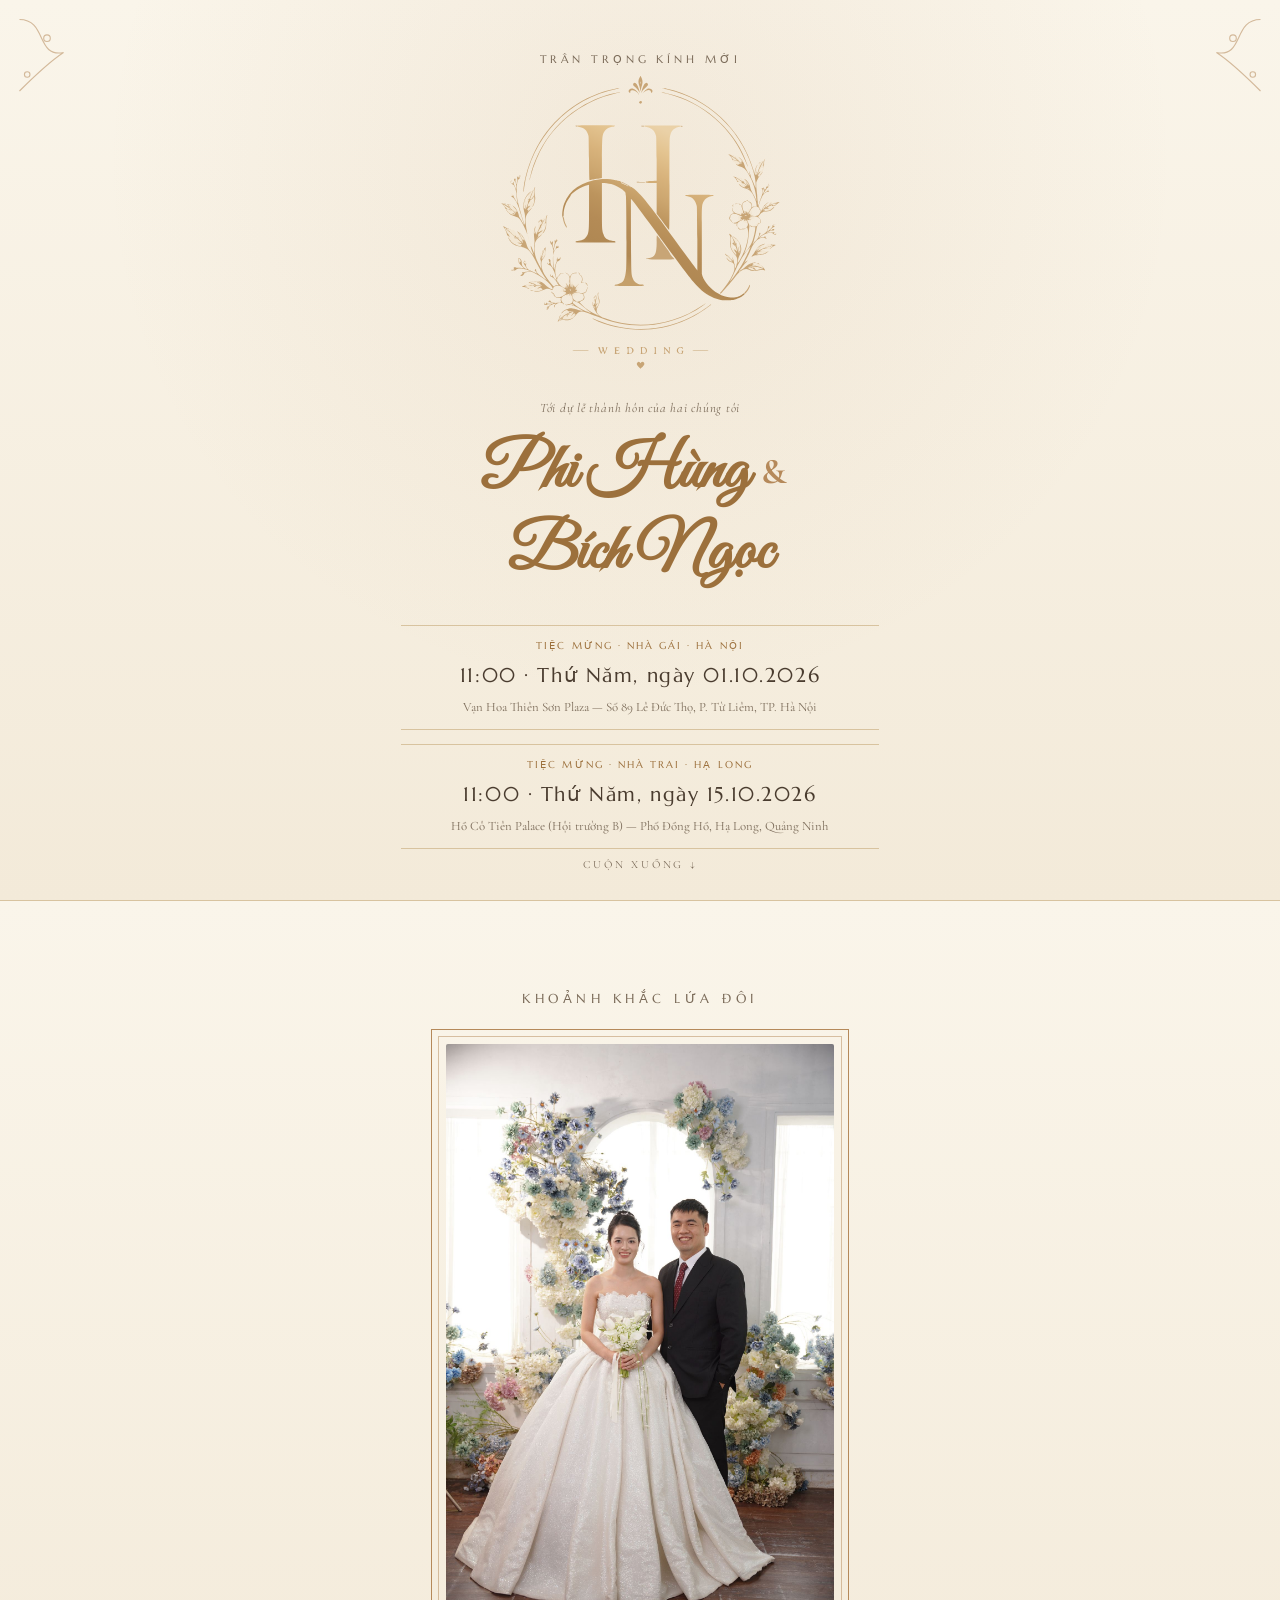
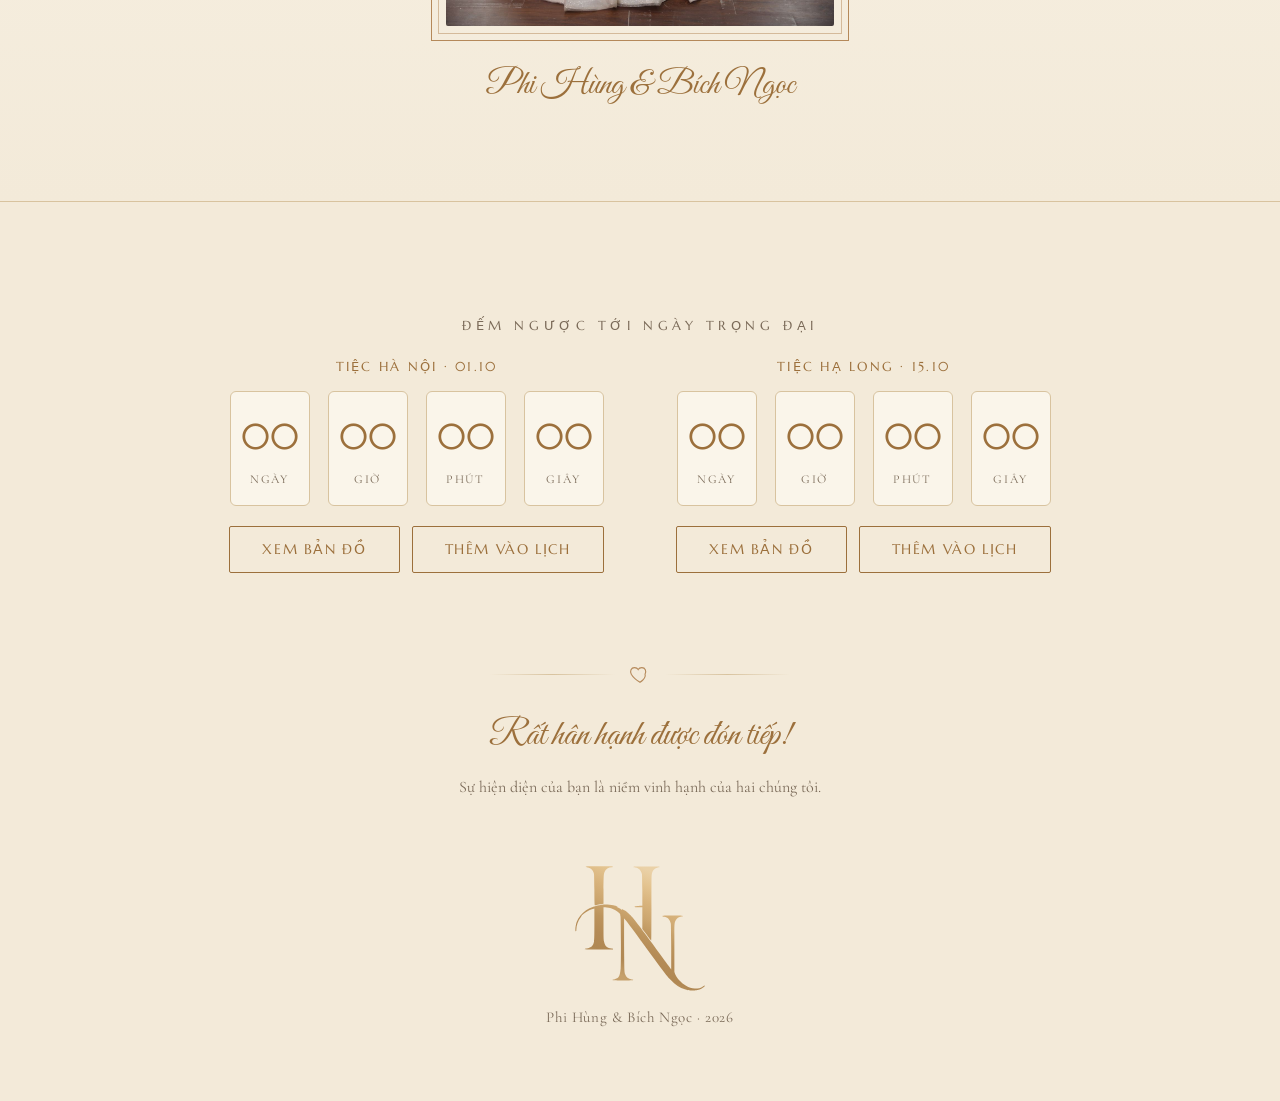
==== commit 0cb7f0f3: "Gói thiệp lại còn 3 trang, do cô dâu chú rể đứng tên Trước đây là 3 trang HTML (chung / nhà trai / n" ====
--- a/index.html
+++ b/index.html
@@ -5,15 +5,15 @@
 <meta name="viewport" content="width=device-width, initial-scale=1.0">
 
 <title>Thiệp cưới | Phi Hùng &amp; Bích Ngọc</title>
-<meta name="description" content="Đám cưới Phi Hùng &amp; Bích Ngọc — Lễ Vu Quy 01/10/2026 tại Hà Nội và Lễ Thành Hôn 15/10/2026 tại Hạ Long. Trân trọng kính mời!">
+<meta name="description" content="Lễ thành hôn của Phi Hùng &amp; Bích Ngọc — 11:00 Thứ Năm 01/10/2026 tại Hà Nội và 11:00 Thứ Năm 15/10/2026 tại Hạ Long. Trân trọng kính mời!">
 <link rel="canonical" href="https://humiwedding.online/">
 
 <meta property="og:type" content="website">
 <meta property="og:locale" content="vi_VN">
 <meta property="og:site_name" content="Thiệp cưới Phi Hùng &amp; Bích Ngọc">
 <meta property="og:url" content="https://humiwedding.online/">
-<meta property="og:title" content="Thiệp cưới Phi Hùng &amp; Bích Ngọc">
-<meta property="og:description" content="Vu Quy 01/10/2026 · Hà Nội — Thành Hôn 15/10/2026 · Hạ Long. Trân trọng kính mời!">
+<meta property="og:title" content="Lễ thành hôn · Phi Hùng &amp; Bích Ngọc">
+<meta property="og:description" content="11:00 · 01.10.2026 · Hà Nội — 11:00 · 15.10.2026 · Hạ Long. Trân trọng kính mời!">
 <meta property="og:image" content="https://humiwedding.online/assets/photo.jpg">
 <meta property="og:image:width" content="1400">
 <meta property="og:image:height" content="2100">
@@ -32,31 +32,37 @@
 <noscript>
   <div class="ns">
     <h1 class="script" style="font-size:38px;color:#9c703c;">Phi Hùng &amp; Bích Ngọc</h1>
-    <p style="margin-top:14px;">Lễ Vu Quy · 01/10/2026 — Vạn Hoa Thiên Sơn Plaza, Số 89 Lê Đức Thọ, Từ Liêm, Hà Nội</p>
-    <p style="margin-top:10px;">Lễ Thành Hôn · 15/10/2026 — Hồ Cô Tiên Palace, Phố Đồng Hồ, Hạ Long, Quảng Ninh</p>
+    <p style="margin-top:14px;">Tiệc Hà Nội · 11 giờ 00, Thứ Năm 01/10/2026 — Vạn Hoa Thiên Sơn Plaza, Số 89 Lê Đức Thọ, Từ Liêm, Hà Nội</p>
+    <p style="margin-top:10px;">Tiệc Hạ Long · 11 giờ 00, Thứ Năm 15/10/2026 — Hồ Cô Tiên Palace, Phố Đồng Hồ, Hạ Long, Quảng Ninh</p>
   </div>
 </noscript>
 
 <script>
+/* Thiệp của cô dâu chú rể — lời mời do hai bạn tự đứng tên.
+   Toàn bộ thiệp gói trong 4 trang, xem assets/invite.js. */
 window.SITE = {
   side: 'chung',
 
+  /* TRANG 1 — lời mời, có đủ giờ, ngày, địa điểm ngay tại đây */
   hero: {
     kicker: 'Trân trọng kính mời',
-    inviteLine: 'Tới dự buổi tiệc thân mật mừng lễ thành hôn của hai con chúng tôi',
+    inviteLine: 'Tới dự lễ thành hôn của hai chúng tôi',
     names: ['Phi Hùng', 'Bích Ngọc'],
-    badges: [
-      'Vu Quy · Hà Nội · 01 . 10 . 2026',
-      'Thành Hôn · Hạ Long · 15 . 10 . 2026'
+    schedule: [
+      {
+        title: 'Tiệc mừng · Nhà gái · Hà Nội',
+        when:  '11:00 · Thứ Năm, ngày 01.10.2026',
+        where: 'Vạn Hoa Thiên Sơn Plaza — Số 89 Lê Đức Thọ, P. Từ Liêm, TP. Hà Nội'
+      },
+      {
+        title: 'Tiệc mừng · Nhà trai · Hạ Long',
+        when:  '11:00 · Thứ Năm, ngày 15.10.2026',
+        where: 'Hồ Cô Tiên Palace (Hội trường B) — Phố Đồng Hồ, Hạ Long, Quảng Ninh'
+      }
     ]
   },
 
-  intro: {
-    kicker: 'Save the date',
-    text: 'Hôn lễ là khởi đầu cho một hành trình mới, nơi hai trái tim hoà chung một nhịp đập. Sự hiện diện của quý khách là niềm vinh hạnh lớn lao đối với gia đình chúng tôi.',
-    namesLine: 'Vũ Phi Hùng & Vũ Thị Bích Ngọc'
-  },
-
+  /* TRANG 2 — ảnh cưới */
   photo: {
     kicker: 'Khoảnh khắc lứa đôi',
     src: '/assets/photo.jpg',
@@ -64,75 +70,57 @@
     caption: 'Phi Hùng & Bích Ngọc'
   },
 
+  /* TRANG 3 — đếm ngược, bản đồ, lời cảm ơn.
+     Mỗi mục ở đây là một đồng hồ + nút bản đồ + nút thêm vào lịch.
+     Ngày giờ, địa chỉ đầy đủ đã nằm ở hero.schedule (trang 1). */
   events: [
     {
-      kicker: 'Nhà gái · Hà Nội',
-      heading: 'Lễ Vu Quy & Tiệc mừng',
-      countdownLabel: 'tiệc nhà gái · 01.10',
-      items: [
-        { label: 'Lễ Vu Quy',  value: '08 giờ 00 phút, Thứ Năm, ngày 01/10/2026', sub: 'Tư gia nhà gái — Số nhà 34, ngõ 86 Nguyễn Văn Giáp, P. Từ Liêm, TP. Hà Nội' },
-        { label: 'Tiệc mừng',  value: '11 giờ 00 phút, Thứ Năm, ngày 01/10/2026', sub: '(Tức ngày 21 tháng 8 năm Bính Ngọ)' },
-        { label: 'Địa điểm',   value: 'Trung tâm tiệc cưới Vạn Hoa Thiên Sơn Plaza', sub: 'Số 89 Lê Đức Thọ, P. Từ Liêm, TP. Hà Nội' }
-      ],
+      kicker: 'Hà Nội · 01.10.2026',
+      heading: 'Tiệc mừng tại Hà Nội',
+      countdownLabel: 'tiệc Hà Nội · 01.10',
+      mapUrl: 'https://maps.app.goo.gl/5juD2o1he7TDBY489',
       mapQuery: 'Trung tâm tiệc cưới Vạn Hoa Thiên Sơn Plaza, Số 89 Lê Đức Thọ, Từ Liêm, Hà Nội',
       start: '2026-10-01T11:00:00+07:00',
       end:   '2026-10-01T15:00:00+07:00',
-      icsSummary: 'Tiệc cưới Bích Ngọc & Phi Hùng (nhà gái)',
+      icsSummary: 'Tiec cuoi Phi Hung & Bich Ngoc (Ha Noi)',
       icsDescription: 'Tiệc cưới tại Vạn Hoa Thiên Sơn Plaza, số 89 Lê Đức Thọ, Từ Liêm, Hà Nội',
-      icsFile: 'tiec-cuoi-nha-gai-01-10-2026'
+      icsFile: 'tiec-cuoi-ha-noi-01-10-2026'
     },
     {
-      kicker: 'Nhà trai · Hạ Long',
-      heading: 'Lễ Thành Hôn',
-      countdownLabel: 'tiệc nhà trai · 15.10',
-      items: [
-        { label: 'Thời gian', value: '11 giờ 00 phút, Thứ Năm, ngày 15/10/2026', sub: '(Tức ngày 06 tháng 9 năm Bính Ngọ)' },
-        { label: 'Địa điểm',  value: 'Hội trường B — Hồ Cô Tiên Palace',          sub: 'Phố Đồng Hồ, Hạ Long, Quảng Ninh' }
-      ],
+      kicker: 'Hạ Long · 15.10.2026',
+      heading: 'Tiệc mừng tại Hạ Long',
+      countdownLabel: 'tiệc Hạ Long · 15.10',
+      mapUrl: 'https://maps.app.goo.gl/s214mrcFyfya1vEB6',
       mapQuery: 'Hội trường B, Hồ Cô Tiên Palace, Phố Đồng Hồ, Hạ Long, Quảng Ninh',
       start: '2026-10-15T11:00:00+07:00',
       end:   '2026-10-15T15:00:00+07:00',
-      icsSummary: 'Lễ Thành Hôn Phi Hùng & Bích Ngọc (nhà trai)',
+      icsSummary: 'Tiec cuoi Phi Hung & Bich Ngoc (Ha Long)',
       icsDescription: 'Tiệc cưới tại Hồ Cô Tiên Palace, Phố Đồng Hồ, Hạ Long, Quảng Ninh',
-      icsFile: 'le-thanh-hon-nha-trai-15-10-2026'
+      icsFile: 'tiec-cuoi-ha-long-15-10-2026'
     }
   ],
 
-  calendar: {
-    year: 2026, month: 10, highlight: [1, 15],
-    legend: '01/10 · Hà Nội  —  15/10 · Hạ Long'
-  },
-
-  families: [
-    { title: 'Nhà Trai', parents: ['Bà: Phạm Thị Hiền'], child: 'Chú rể: Vũ Phi Hùng' },
-    { title: 'Nhà Gái',  parents: ['Ông: Vũ Đình Thao', 'Bà: Hoàng Thị Loan'], child: 'Cô dâu: Vũ Thị Bích Ngọc' }
-  ],
-
+  /* Mục xác nhận tham dự nằm cuối trang 3, tự ẩn khi chưa dán URL Apps Script. */
   rsvp: {
     url: 'PASTE_APPS_SCRIPT_URL_HERE',
     side: 'Chung',
     eventOptions: [
-      'Tiệc nhà gái · Hà Nội · 01/10',
-      'Tiệc nhà trai · Hạ Long · 15/10',
+      'Tiệc Hà Nội · 01/10',
+      'Tiệc Hạ Long · 15/10',
       'Cả hai tiệc'
     ],
     heading: 'Cho chúng mình biết nhé',
-    note: 'Hai bên tổ chức hai ngày khác nhau — bạn chọn giúp buổi tiệc sẽ tới dự nhé.'
+    note: 'Hai buổi tiệc ở hai ngày khác nhau — bạn chọn giúp buổi sẽ tới dự nhé.'
   },
 
   message: {
     big: 'Rất hân hạnh được đón tiếp!',
-    small: 'Sự hiện diện của quý khách là niềm vinh hạnh cho gia đình chúng tôi.'
+    small: 'Sự hiện diện của bạn là niềm vinh hạnh của hai chúng tôi.'
   },
 
   footer: {
     thanks: 'Phi Hùng & Bích Ngọc · 2026'
-  },
-
-  footerLinks: [
-    { text: 'Thiệp nhà trai', href: '/nhatrai/' },
-    { text: 'Thiệp nhà gái',  href: '/nhagai/' }
-  ]
+  }
 };
 </script>
 <script src="/assets/logo.js"></script>
--- a/assets/invite.css
+++ b/assets/invite.css
@@ -42,11 +42,29 @@
 .divider .line{flex:1; height:1px; background:linear-gradient(90deg, transparent, var(--line), transparent);}
 .divider svg{width:22px; height:22px;}
 
+/* --------- 3 TRANG --------- 
+   Mỗi .page cao đúng một màn hình, cuộn dọc lần lượt 1 → 3.
+   Nội dung nằm trong .page-inner để JS đo và co cho vừa (xem fitPages). */
+.page{
+  position:relative;
+  min-height:100svh;
+  display:flex; flex-direction:column; justify-content:center;
+  padding:clamp(28px, 6vh, 60px) 0;
+}
+.page--1{padding:0;}
+.page--3{padding-bottom:0;}
+.page + .page{border-top:1px solid var(--line);}
+.page--2{background:linear-gradient(180deg, var(--cream) 0%, var(--cream-2) 100%);}
+.page--3{background:var(--cream-2);}
+
+.page-inner{width:100%;}
+
 section{
   position:relative;
-  padding:70px 20px;
+  padding:34px 20px;
   max-width:900px;
   margin:0 auto;
+  width:100%;
 }
 
 .fade-up{
@@ -61,15 +79,16 @@
 
 /* --------- HERO --------- */
 #hero{
-  min-height:100svh;
-  display:flex; flex-direction:column; align-items:center; justify-content:center;
+  max-width:640px;
+  display:flex; flex-direction:column; align-items:center;
   text-align:center;
   padding:40px 20px;
-  position:relative;
+  background:transparent;
+}
+.page--1{
   background:
     radial-gradient(circle at 50% 18%, rgba(181,137,90,.10), transparent 55%),
     linear-gradient(180deg, var(--cream) 0%, var(--cream-2) 100%);
-  border-bottom:1px solid var(--line);
 }
 
 /* --------- LOGO H & N (SVG vector hoá, xem assets/logo.js) --------- */
@@ -112,18 +131,26 @@
 
 .couple-names{
   font-family:'Great Vibes', cursive;
-  font-size:clamp(46px, 9vw, 76px);
+  font-size:clamp(40px, 8.4vw, 76px);
   color:var(--gold-deep);
   line-height:1.25;
   margin:10px 0;
-}
+  display:flex; flex-wrap:wrap; align-items:center; justify-content:center;
+  max-width:100%;
+}
+/* mỗi tên là một khối liền — không bao giờ bị ngắt giữa chừng */
+.couple-names .nm{white-space:nowrap;}
 .amp{
   display:inline-flex; align-items:center; justify-content:center;
   margin:2px 14px;
   color:var(--gold);
   font-family:'Cormorant Garamond', serif;
   font-size:.55em;
-  vertical-align:middle;
+}
+/* điện thoại: xếp tên / & / tên thành ba dòng cho gọn */
+@media(max-width:560px){
+  .couple-names{flex-direction:column;}
+  .amp{margin:0;}
 }
 
 .date-badge{
@@ -147,24 +174,37 @@
 }
 @keyframes bob{0%,100%{transform:translate(-50%,0);}50%{transform:translate(-50%,8px);}}
 
-/* --------- INTRO --------- */
-#intro{text-align:center;}
-#intro .kicker{margin-bottom:14px;}
-#intro p{
-  font-size:clamp(17px,2.4vw,20px);
-  color:var(--ink);
-  max-width:620px; margin:0 auto;
-}
-#intro .names-line{
-  margin-top:22px; font-family:'Marcellus', serif;
-  font-size:clamp(22px,3vw,28px); color:var(--gold-deep); letter-spacing:.03em;
-}
+/* thông tin ngày giờ ngay trang đầu */
+.hero-when{
+  margin-top:26px;
+  display:grid; gap:16px;
+  width:min(560px, 100%);
+}
+.when-block{
+  padding:14px 12px;
+  border-top:1px solid var(--line);
+  border-bottom:1px solid var(--line);
+}
+.when-title{
+  font-family:'Marcellus', serif;
+  letter-spacing:.2em; text-transform:uppercase;
+  font-size:12px; color:var(--gold-deep);
+  margin-bottom:7px;
+}
+.when-time{
+  font-family:'Marcellus', serif;
+  font-size:clamp(18px, 3.6vw, 23px);
+  letter-spacing:.08em; color:var(--ink);
+}
+.when-where{font-size:15px; color:var(--ink-soft); margin-top:6px;}
+.when-note{font-size:13.5px; color:var(--ink-soft); font-style:italic; margin-top:3px;}
 
 /* --------- PHOTO --------- */
 #photo{text-align:center;}
 .photo-frame{
   position:relative;
-  max-width:420px; margin:26px auto 0;
+  max-width:min(420px, 62vh);
+  margin:20px auto 0;
   padding:14px;
   border:1px solid var(--gold);
 }
@@ -188,12 +228,24 @@
 
 /* --------- COUNTDOWN --------- */
 #countdown{text-align:center;}
+.count-groups{
+  display:grid; gap:26px;
+  margin-top:20px;
+}
+@media(min-width:760px){
+  .count-groups{grid-template-columns:1fr 1fr; gap:34px;}
+}
+.count-title{
+  font-family:'Marcellus', serif;
+  letter-spacing:.18em; text-transform:uppercase;
+  font-size:12.5px; color:var(--gold-deep);
+}
 .count-grid{
-  display:flex; gap:clamp(10px,3vw,28px); justify-content:center; flex-wrap:wrap;
-  margin-top:28px;
+  display:flex; gap:clamp(8px,2.4vw,18px); justify-content:center; flex-wrap:wrap;
+  margin-top:14px;
 }
 .count-box{
-  min-width:82px;
+  min-width:74px;
   background:var(--cream);
   border:1px solid var(--line);
   border-radius:6px;
@@ -201,7 +253,7 @@
 }
 .count-num{
   font-family:'Marcellus', serif;
-  font-size:clamp(28px,5vw,40px);
+  font-size:clamp(26px,4.4vw,36px);
   color:var(--gold-deep);
 }
 .count-label{
@@ -209,32 +261,9 @@
   margin-top:4px;
 }
 
-/* --------- EVENT DETAILS --------- */
-#events{
-  background:var(--cream-2);
-  border-top:1px solid var(--line);
-  border-bottom:1px solid var(--line);
-}
-.event-block + .event-block{
-  margin-top:54px; padding-top:44px;
-  border-top:1px solid var(--line);
-}
-.event-card{
-  display:grid; gap:26px;
-  grid-template-columns:1fr;
-  text-align:center;
-  max-width:560px; margin:32px auto 0;
-}
-.event-item{padding:6px 10px;}
-.event-item .label{
-  font-family:'Marcellus', serif; letter-spacing:.15em; text-transform:uppercase;
-  font-size:12.5px; color:var(--gold-deep); margin-bottom:6px;
-}
-.event-item .value{font-size:clamp(18px,2.6vw,22px); color:var(--ink);}
-.event-item .sub{font-size:14.5px; color:var(--ink-soft); font-style:italic; margin-top:2px;}
-
+/* --------- NÚT --------- */
 .btn{
-  display:inline-block; margin-top:26px;
+  display:inline-block; margin-top:16px;
   padding:12px 32px;
   border:1px solid var(--gold-deep);
   color:var(--gold-deep);
@@ -250,55 +279,7 @@
 .btn:hover{background:var(--gold-deep); color:var(--cream);}
 .btn:disabled{opacity:.5; cursor:default;}
 .btn:disabled:hover{background:transparent; color:var(--gold-deep);}
-.btn-row{display:flex; gap:14px; justify-content:center; flex-wrap:wrap; margin-top:10px;}
-
-/* --------- CALENDAR --------- */
-#calendar{text-align:center;}
-.cal-wrap{
-  max-width:380px; margin:30px auto 0;
-  border:1px solid var(--line);
-  padding:22px 18px 26px;
-  border-radius:8px;
-  background:var(--cream);
-}
-.cal-title{font-family:'Marcellus', serif; letter-spacing:.1em; color:var(--gold-deep); margin-bottom:14px; font-size:15px; text-transform:uppercase;}
-table.cal{width:100%; border-collapse:collapse;}
-table.cal th{
-  font-family:'Marcellus', serif; font-size:12px; color:var(--ink-soft);
-  padding-bottom:8px; font-weight:400;
-}
-table.cal td{
-  font-size:15px; padding:7px 0; color:var(--ink); position:relative;
-}
-table.cal td.hl{color:var(--cream);}
-table.cal td.hl .day-circle{
-  display:inline-flex; align-items:center; justify-content:center;
-  width:30px; height:30px; border-radius:50%;
-  background:var(--gold-deep); color:var(--cream);
-  font-weight:600;
-}
-.cal-legend{
-  margin-top:14px; font-size:13.5px; color:var(--ink-soft); font-style:italic;
-}
-
-/* --------- FAMILIES --------- */
-#families{background:var(--cream-2); border-top:1px solid var(--line); border-bottom:1px solid var(--line);}
-.fam-grid{
-  display:grid; grid-template-columns:1fr; gap:36px;
-  margin-top:20px;
-}
-@media(min-width:640px){
-  .fam-grid{grid-template-columns:1fr 1fr;}
-}
-.fam-card{text-align:center; padding:20px;}
-.fam-card h3{
-  font-family:'Marcellus', serif; letter-spacing:.15em; text-transform:uppercase;
-  color:var(--gold-deep); font-size:16px; margin-bottom:14px;
-}
-.fam-card p{font-size:17px; margin:3px 0;}
-.fam-card .role{
-  margin-top:12px; font-style:italic; color:var(--gold-deep); font-size:16px;
-}
+.btn-row{display:flex; gap:12px; justify-content:center; flex-wrap:wrap; margin-top:4px;}
 
 /* --------- RSVP --------- */
 #rsvp{text-align:center;}
@@ -354,8 +335,7 @@
 
 /* --------- FOOTER --------- */
 footer{
-  text-align:center; padding:60px 20px 50px;
-  background:linear-gradient(180deg, var(--cream) 0%, var(--cream-2) 100%);
+  text-align:center; padding:30px 20px 46px;
 }
 footer .thanks{margin-top:14px; font-size:15px; color:var(--ink-soft); letter-spacing:.04em;}
 footer .side-switch{
@@ -370,7 +350,43 @@
   border:1px solid var(--line); background:var(--cream-2);
 }
 
+/* --------- TRANG 1 TRÊN ĐIỆN THOẠI ---------
+   Mốc chuẩn: iPhone 15 (393 x 852, vùng thấy được ~700px sau thanh Safari).
+   Logo thu nhỏ và các khoảng cách bóp lại để khối tiệc Hạ Long vẫn nằm trọn
+   trong màn hình đầu tiên, không phải cuộn mới thấy. */
+@media(max-width:700px){
+  #hero{padding:20px 18px;}
+  .logo{width:min(172px, 44vw);}
+  .logo-holder{margin-bottom:8px;}
+  .kicker{font-size:12px; margin-bottom:4px;}
+  .guest-name{font-size:24px; margin:0;}
+  .invite-line{font-size:14px; margin:10px 0 2px;}
+  .couple-names{font-size:clamp(32px, 8vw, 40px); line-height:1.12; margin:4px 0;}
+  .hero-when{margin-top:14px; gap:10px; width:100%;}
+  .when-block{padding:9px 8px;}
+  .when-title{font-size:11px; letter-spacing:.16em; margin-bottom:4px;}
+  .when-time{font-size:17px;}
+  .when-where{font-size:13px; line-height:1.45; margin-top:4px;}
+  .scroll-cue{bottom:8px; font-size:10px;}
+
+  .count-box{min-width:66px; padding:12px 8px;}
+  .btn{padding:10px 22px; font-size:12.5px; margin-top:12px;}
+  footer{padding:22px 20px 30px;}
+  .logo-holder--sm .logo{width:104px;}
+}
+
+/* máy nhỏ hơn nữa (SE, màn hình chia đôi): bỏ luôn dòng "cuộn xuống" lấy chỗ */
+@media(max-width:700px) and (max-height:700px){
+  .logo{width:min(132px, 36vw);}
+  .scroll-cue{display:none;}
+}
+
+/* laptop màn thấp: logo ăn theo chiều cao cửa sổ */
+@media(min-width:701px) and (max-height:820px){
+  .logo{width:min(330px, 30vh);}
+}
+
 @media(max-width:480px){
-  section{padding:56px 16px;}
+  section{padding:28px 16px;}
   .corner-flourish{width:70px; height:70px;}
 }
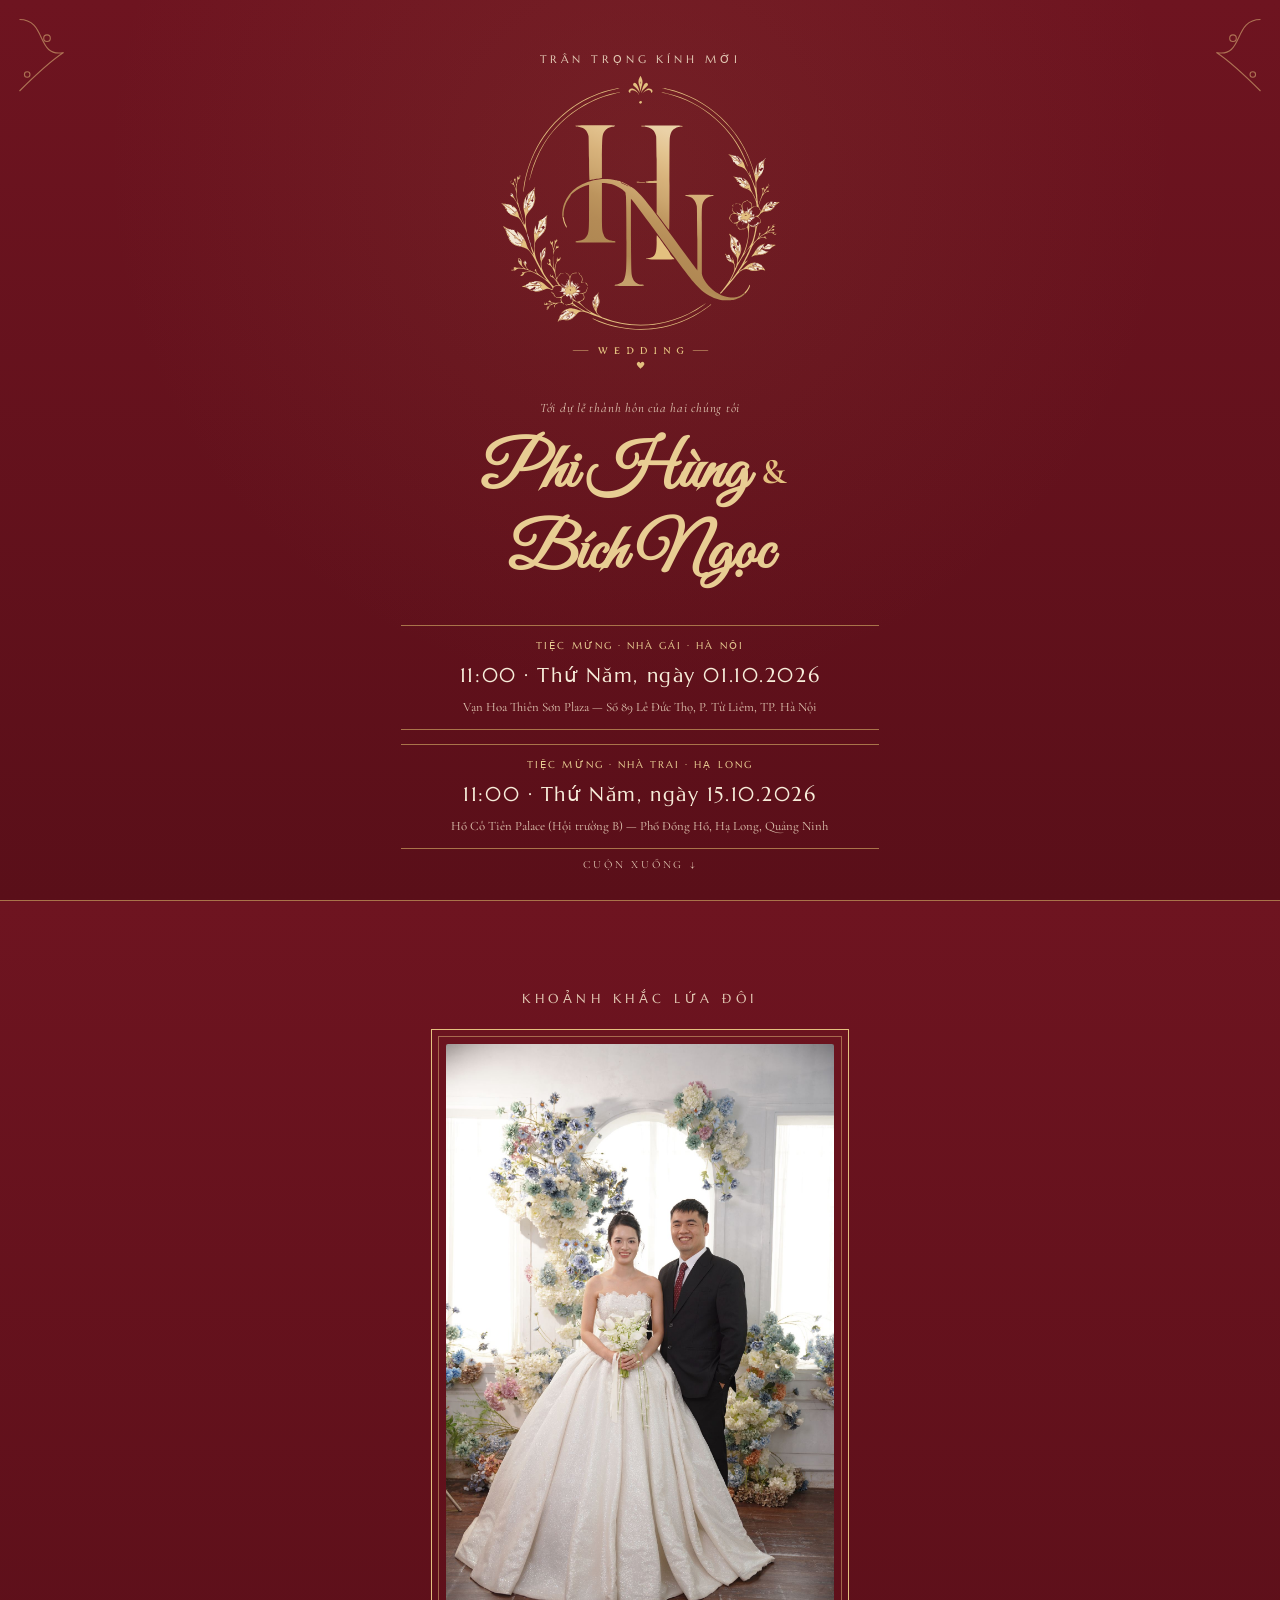
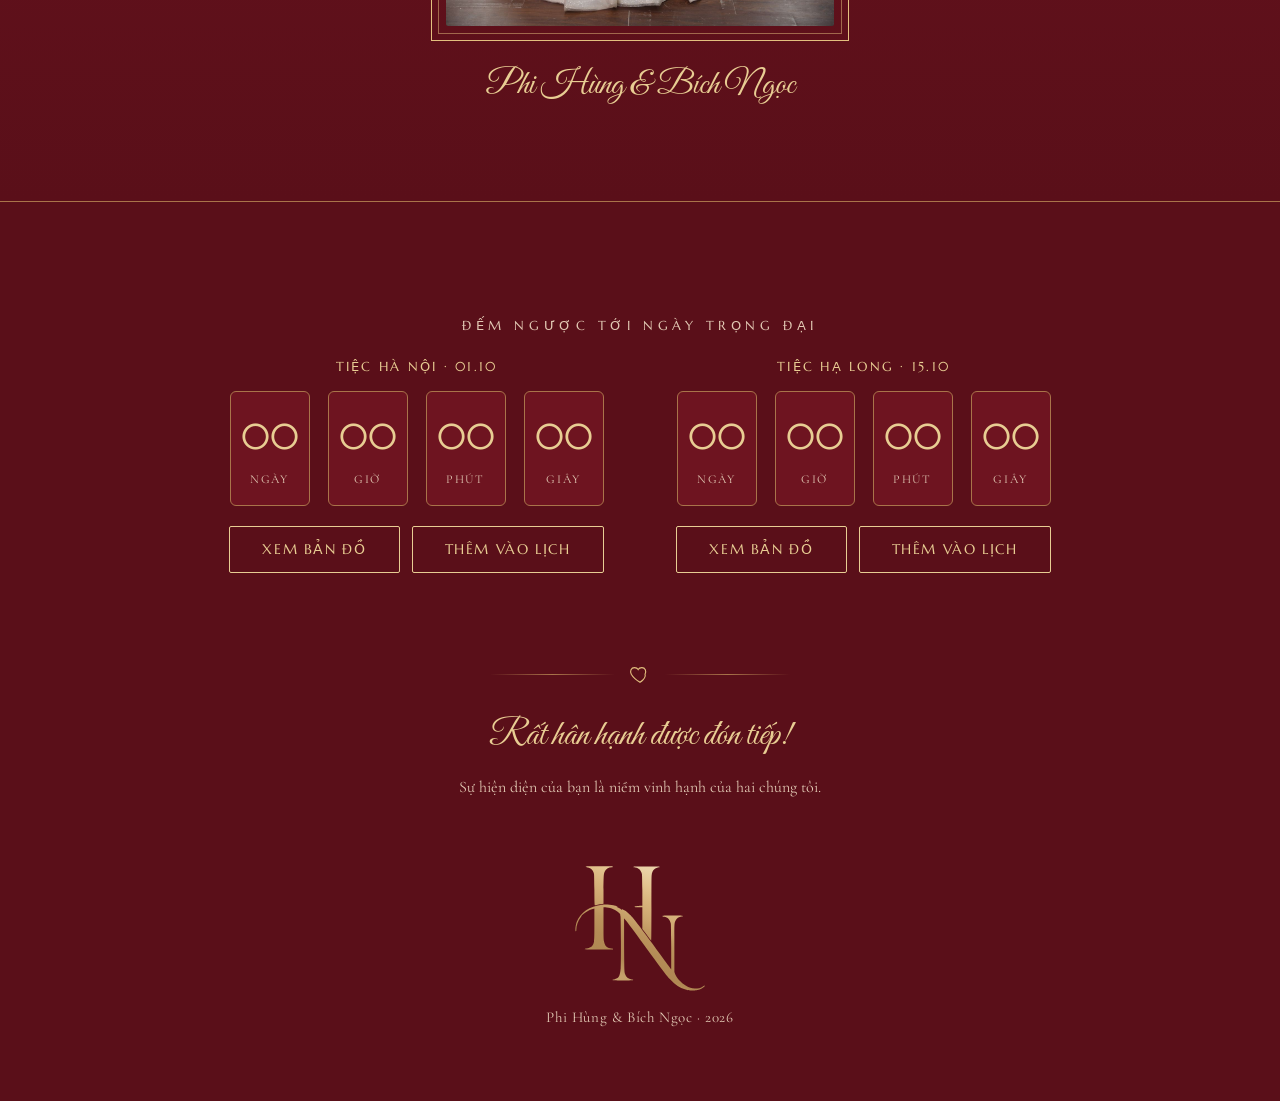
==== commit 0c8b187f: "Đổi sang tông đỏ trầm Nền đỏ #6e1420 / #5a0f19, chữ kem #f7edda và vàng sáng #e3c07f, #e8cd93. Bỏ hẳ" ====
--- a/index.html
+++ b/index.html
@@ -19,7 +19,7 @@
 <meta property="og:image:height" content="2100">
 <meta property="og:image:alt" content="Ảnh cưới Phi Hùng và Bích Ngọc">
 <meta name="twitter:card" content="summary_large_image">
-<meta name="theme-color" content="#faf5ea">
+<meta name="theme-color" content="#6e1420">
 
 <link rel="preconnect" href="https://fonts.googleapis.com">
 <link rel="preconnect" href="https://fonts.gstatic.com" crossorigin>
@@ -31,7 +31,7 @@
 
 <noscript>
   <div class="ns">
-    <h1 class="script" style="font-size:38px;color:#9c703c;">Phi Hùng &amp; Bích Ngọc</h1>
+    <h1 class="script" style="font-size:38px;color:#e8cd93;">Phi Hùng &amp; Bích Ngọc</h1>
     <p style="margin-top:14px;">Tiệc Hà Nội · 11 giờ 00, Thứ Năm 01/10/2026 — Vạn Hoa Thiên Sơn Plaza, Số 89 Lê Đức Thọ, Từ Liêm, Hà Nội</p>
     <p style="margin-top:10px;">Tiệc Hạ Long · 11 giờ 00, Thứ Năm 15/10/2026 — Hồ Cô Tiên Palace, Phố Đồng Hồ, Hạ Long, Quảng Ninh</p>
   </div>
--- a/assets/invite.css
+++ b/assets/invite.css
@@ -1,13 +1,16 @@
 @import url('https://fonts.googleapis.com/css2?family=Cormorant+Garamond:ital,wght@0,400;0,500;0,600;1,400&family=Great+Vibes&family=Marcellus&display=swap');
 
 :root{
-  --cream:#faf5ea;
-  --cream-2:#f3ead9;
-  --gold:#b5895a;
-  --gold-deep:#9c703c;
-  --ink:#4a3c2f;
-  --ink-soft:#7a6a58;
-  --line:#d8c39f;
+  /* Tông đỏ trầm. Nền là hai sắc đỏ, chữ là kem và vàng sáng.
+     Vàng đậm cũ (#9c703c) bỏ hẳn — trên nền đỏ chỉ đạt 2.7:1, đọc không ra.
+     Chữ kem trên nền đỏ trầm: 10.1:1. Vàng sáng trên nền đỏ trầm: 6.8:1. */
+  --cream:#6e1420;      /* nền chính (tên biến giữ nguyên cho khỏi phải sửa khắp nơi) */
+  --cream-2:#5a0f19;    /* nền trầm hơn, dùng cho trang 2 và 3 */
+  --gold:#e3c07f;       /* vàng sáng — viền, hoa văn */
+  --gold-deep:#e8cd93;  /* vàng sáng hơn — tiêu đề, số đếm ngược, nút */
+  --ink:#f7edda;        /* chữ chính */
+  --ink-soft:#e2c9b4;   /* chữ phụ */
+  --line:#a9744a;       /* đường kẻ */
 }
 
 *{box-sizing:border-box; margin:0; padding:0;}
@@ -28,7 +31,7 @@
 a{color:inherit; text-decoration:none;}
 
 /* --------- decorative svg --------- */
-.corner-flourish{position:absolute; width:110px; height:110px; opacity:.55; pointer-events:none;}
+.corner-flourish{stroke:var(--gold); position:absolute; width:110px; height:110px; opacity:.55; pointer-events:none;}
 .corner-flourish.tl{top:14px; left:14px;}
 .corner-flourish.tr{top:14px; right:14px; transform:scaleX(-1);}
 .corner-flourish.bl{bottom:14px; left:14px; transform:scaleY(-1);}
@@ -98,7 +101,7 @@
 .logo .logo-svg{ display:block; width:100%; height:auto; }
 
 /* màu ăn theo bảng màu của site; riêng hai chữ cái giữ gradient mạ vàng trong SVG */
-.logo .hn-line{ fill:#c8a576; }
+.logo .hn-line{ fill:#e3c07f; }
 .logo .hn-pale{ fill:#f2e6d2; }
 
 .kicker{
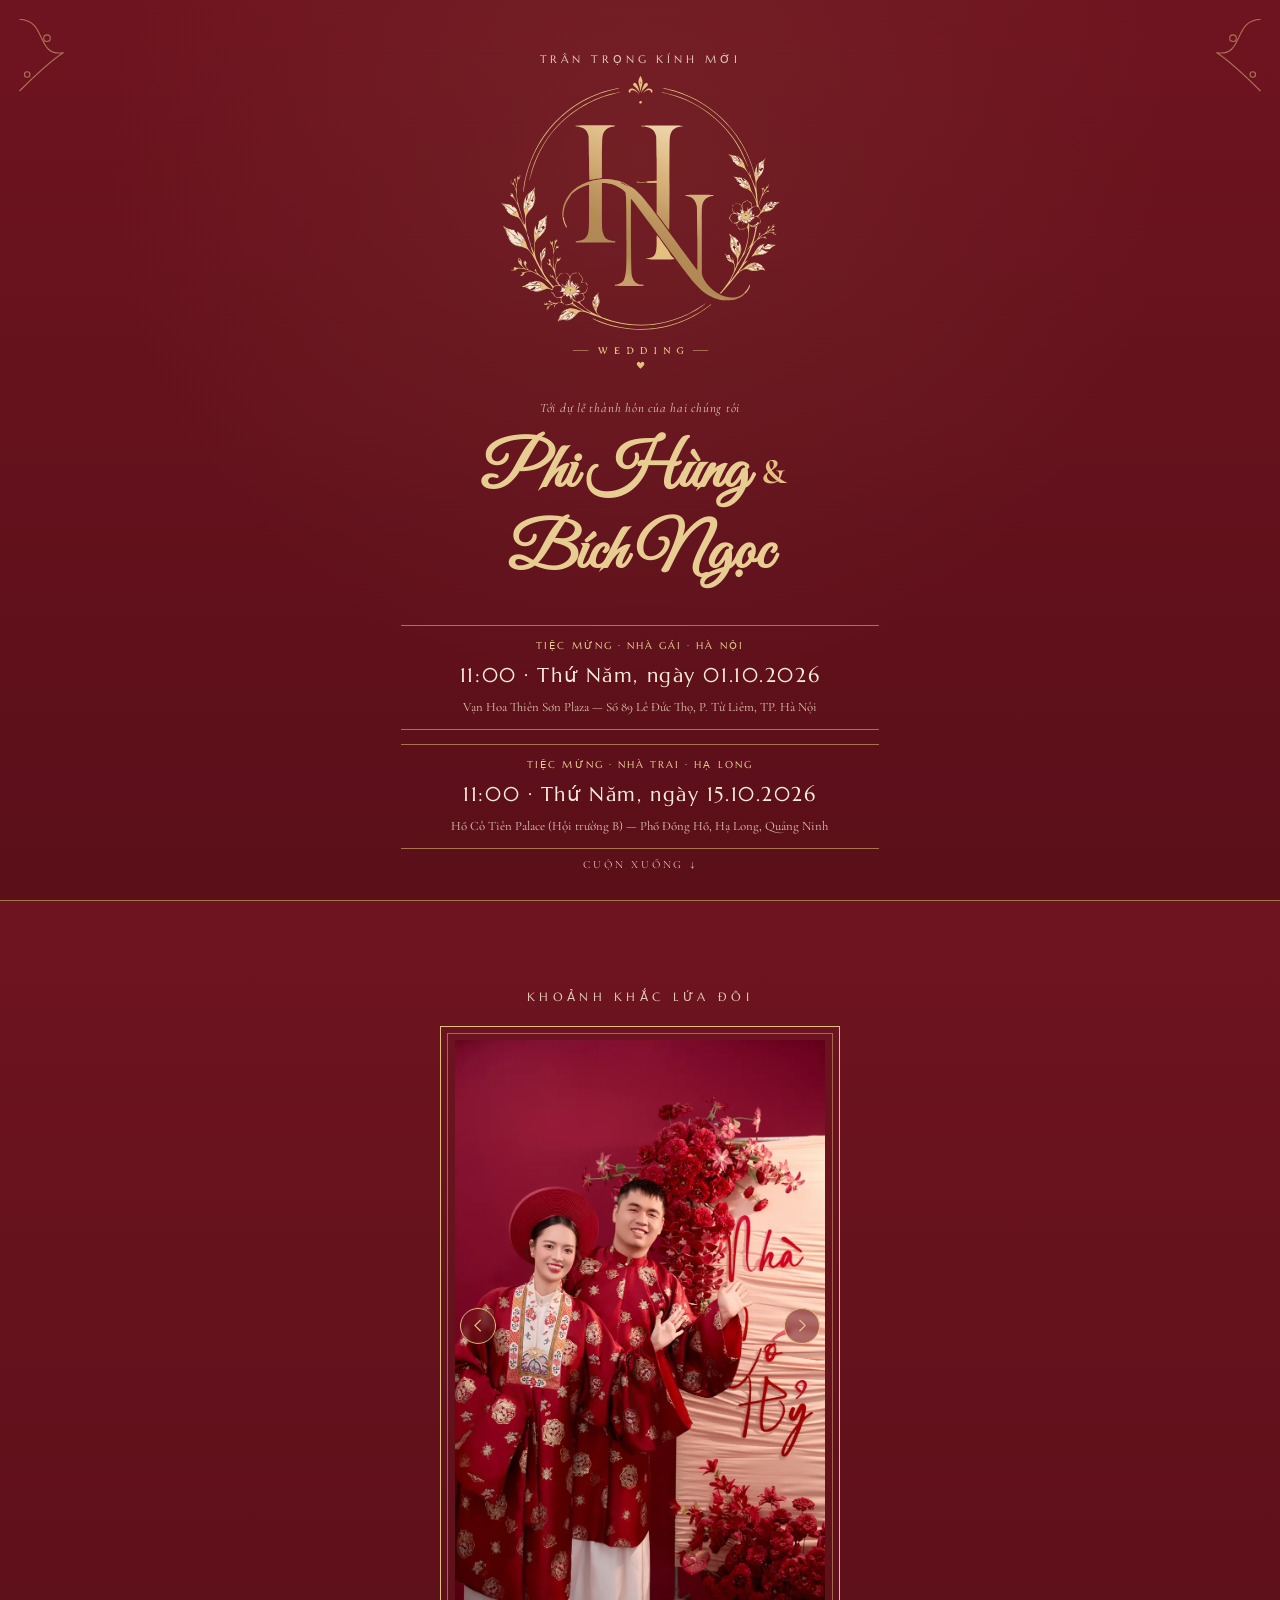
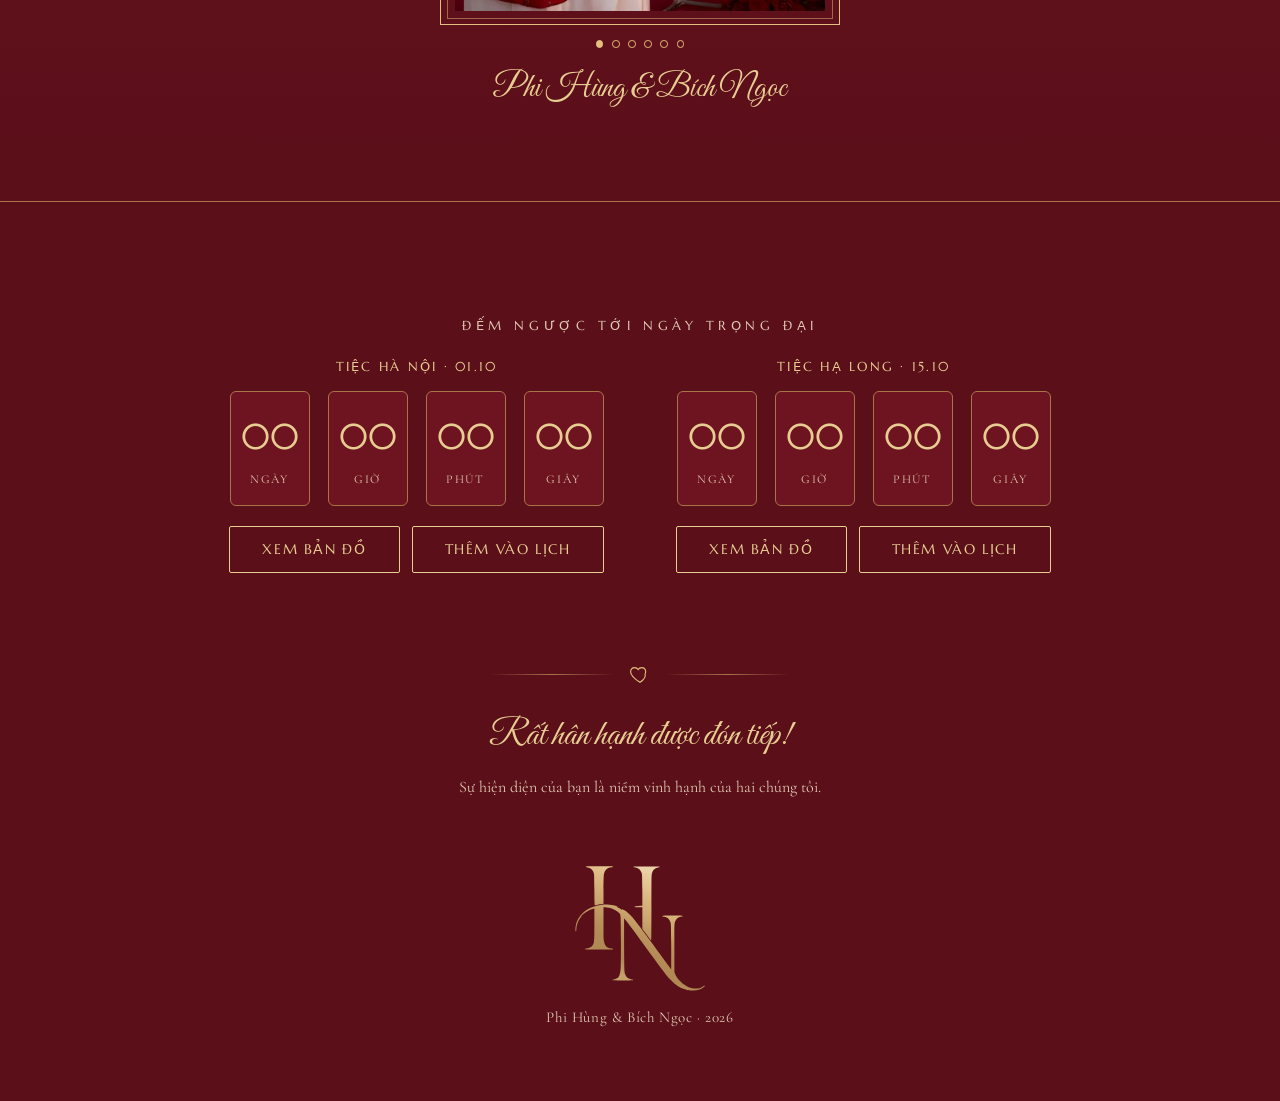
==== commit 7c3b738f: "Trang 2 thành dải 6 ảnh cưới, nén 106MB xuống 1.5MB Ảnh gốc trong anhcuoi/ là 5000px, 12-21MB một tấ" ====
--- a/index.html
+++ b/index.html
@@ -14,9 +14,9 @@
 <meta property="og:url" content="https://humiwedding.online/">
 <meta property="og:title" content="Lễ thành hôn · Phi Hùng &amp; Bích Ngọc">
 <meta property="og:description" content="11:00 · 01.10.2026 · Hà Nội — 11:00 · 15.10.2026 · Hạ Long. Trân trọng kính mời!">
-<meta property="og:image" content="https://humiwedding.online/assets/photo.jpg">
-<meta property="og:image:width" content="1400">
-<meta property="og:image:height" content="2100">
+<meta property="og:image" content="https://humiwedding.online/assets/anh/LDL01915.jpg">
+<meta property="og:image:width" content="900">
+<meta property="og:image:height" content="1350">
 <meta property="og:image:alt" content="Ảnh cưới Phi Hùng và Bích Ngọc">
 <meta name="twitter:card" content="summary_large_image">
 <meta name="theme-color" content="#6e1420">
@@ -24,6 +24,7 @@
 <link rel="preconnect" href="https://fonts.googleapis.com">
 <link rel="preconnect" href="https://fonts.gstatic.com" crossorigin>
 <link rel="stylesheet" href="/assets/invite.css">
+<link rel="preload" as="image" href="/assets/anh/LDL01915.webp" type="image/webp" fetchpriority="high">
 </head>
 <body>
 
@@ -62,13 +63,27 @@
     ]
   },
 
-  /* TRANG 2 — ảnh cưới */
-  photo: {
-    kicker: 'Khoảnh khắc lứa đôi',
-    src: '/assets/photo.jpg',
-    alt: 'Ảnh cưới Phi Hùng và Bích Ngọc',
-    caption: 'Phi Hùng & Bích Ngọc'
-  },
+  /* TRANG 2 — dải ảnh cưới.
+     src không có đuôi: engine tự ghép .webp (chính) và .jpg (dự phòng).
+     blur là ảnh 20px nhúng sẵn, hiện ngay làm nền trong lúc ảnh thật đang tải.
+     Nén lại bằng: bash tools/build-anh.sh */
+  photos: [
+    { src: '/assets/anh/LDL01915', alt: 'Phi Hùng và Bích Ngọc trong áo dài cưới đỏ',
+      blur: '[data-uri]' },
+    { src: '/assets/anh/LDL01893', alt: 'Phi Hùng hôn tay Bích Ngọc, áo dài cưới đỏ',
+      blur: '[data-uri]' },
+    { src: '/assets/anh/LDL01461', alt: 'Phi Hùng và Bích Ngọc trước cổng hoa',
+      blur: '[data-uri]' },
+    { src: '/assets/anh/LDL01323', alt: 'Bích Ngọc và Phi Hùng trong ảnh cưới',
+      blur: '[data-uri]' },
+    { src: '/assets/anh/LDL01261', alt: 'Bích Ngọc trong váy cưới, Phi Hùng đứng bên',
+      blur: '[data-uri]' },
+    { src: '/assets/anh/LDL01732', alt: 'Phi Hùng và Bích Ngọc trên nền trắng',
+      blur: '[data-uri]' }
+  ],
+
+  photoKicker: 'Khoảnh khắc lứa đôi',
+  photoCaption: 'Phi Hùng & Bích Ngọc',
 
   /* TRANG 3 — đếm ngược, bản đồ, lời cảm ơn.
      Mỗi mục ở đây là một đồng hồ + nút bản đồ + nút thêm vào lịch.
--- a/assets/invite.css
+++ b/assets/invite.css
@@ -202,11 +202,12 @@
 .when-where{font-size:15px; color:var(--ink-soft); margin-top:6px;}
 .when-note{font-size:13.5px; color:var(--ink-soft); font-style:italic; margin-top:3px;}
 
-/* --------- PHOTO --------- */
+/* --------- PHOTO (trang 2) --------- */
 #photo{text-align:center;}
 .photo-frame{
   position:relative;
-  max-width:min(420px, 62vh);
+  width:min(420px, 62vh);
+  aspect-ratio:2 / 3;
   margin:20px auto 0;
   padding:14px;
   border:1px solid var(--gold);
@@ -217,13 +218,62 @@
   border:1px solid var(--gold);
   opacity:.5;
   pointer-events:none;
-}
-.photo-frame img{
-  display:block; width:100%; height:auto;
-  border-radius:2px;
+  z-index:2;
+}
+.slide{
+  position:absolute; inset:14px;
+  opacity:0; transition:opacity .9s ease;
+  background-size:cover; background-position:center;   /* ảnh mờ 20px làm nền chờ */
+}
+.slide.on{opacity:1;}
+.slide img{
+  display:block; width:100%; height:100%;
+  object-fit:cover;
+}
+/* nút chuyển ảnh — nằm đè lên hai mép ảnh */
+.nav{
+  position:absolute; top:50%; transform:translateY(-50%);
+  z-index:3;
+  width:38px; height:38px; padding:0;
+  display:flex; align-items:center; justify-content:center;
+  border:1px solid var(--gold);
+  border-radius:50%;
+  background:rgba(110,20,32,.55);
+  color:var(--gold-deep);
+  cursor:pointer;
+  transition:background .25s ease, color .25s ease;
+  -webkit-backdrop-filter:blur(2px); backdrop-filter:blur(2px);
+}
+.nav svg{width:18px; height:18px;}
+.nav.prev{left:20px;}
+.nav.next{right:20px;}
+.nav:hover{background:var(--gold-deep); color:#6e1420;}
+@media(hover:none){ .nav{background:rgba(110,20,32,.62);} }
+
+.dots{
+  display:flex; gap:9px; justify-content:center;
+  margin-top:16px;
+}
+.dot{
+  width:8px; height:8px; padding:0;
+  border:1px solid var(--gold); border-radius:50%;
+  background:transparent; cursor:pointer;
+  transition:background .3s ease;
+}
+.dot.on{background:var(--gold);}
+.dot:hover{background:var(--gold-deep);}
+
+/* gợi ý vuốt, chỉ hiện trên máy cảm ứng */
+.swipe-hint{display:none;}
+@media(hover:none){
+  .swipe-hint{
+    display:block; margin-top:8px;
+    font-size:11.5px; letter-spacing:.16em; text-transform:uppercase;
+    color:var(--ink-soft); opacity:.75;
+  }
 }
 .photo-caption{
-  margin-top:18px;
+  margin-top:16px;
   font-family:'Great Vibes', cursive;
   font-size:clamp(26px,4.2vw,34px);
   color:var(--gold-deep);
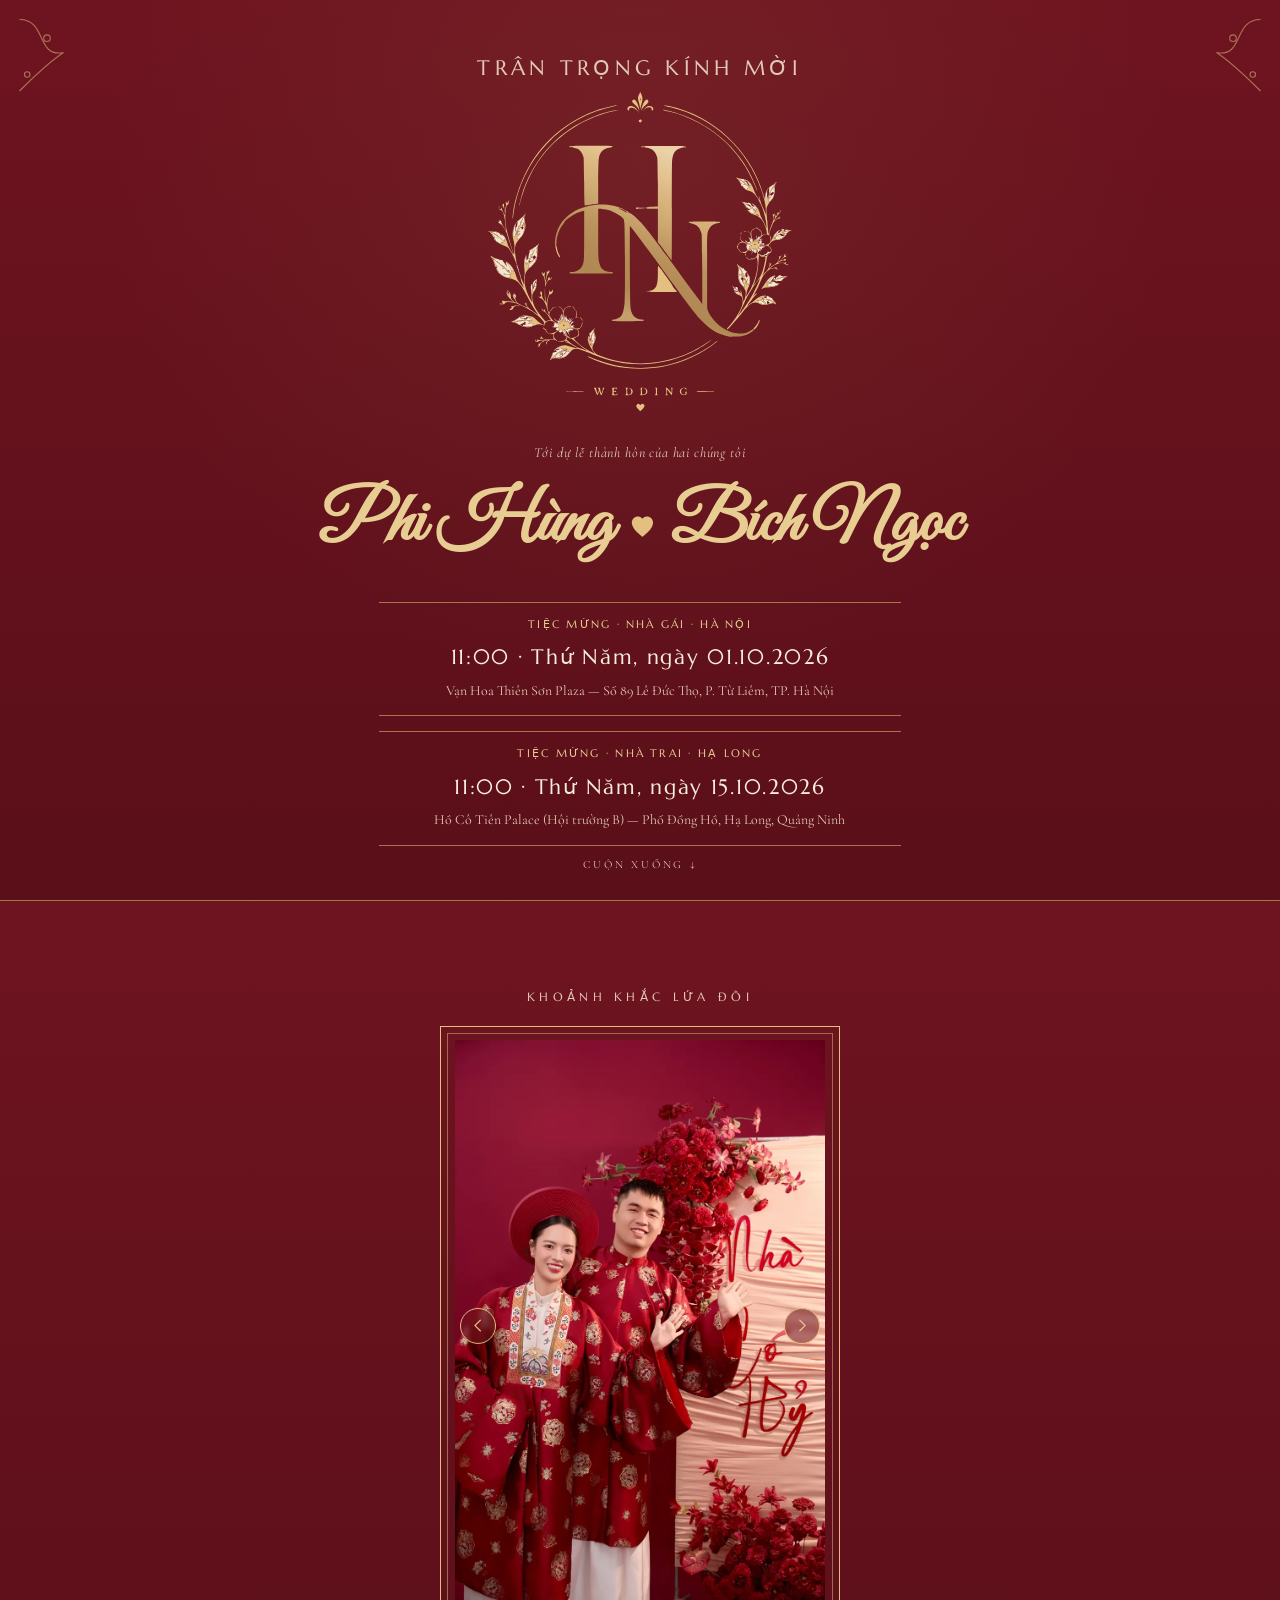
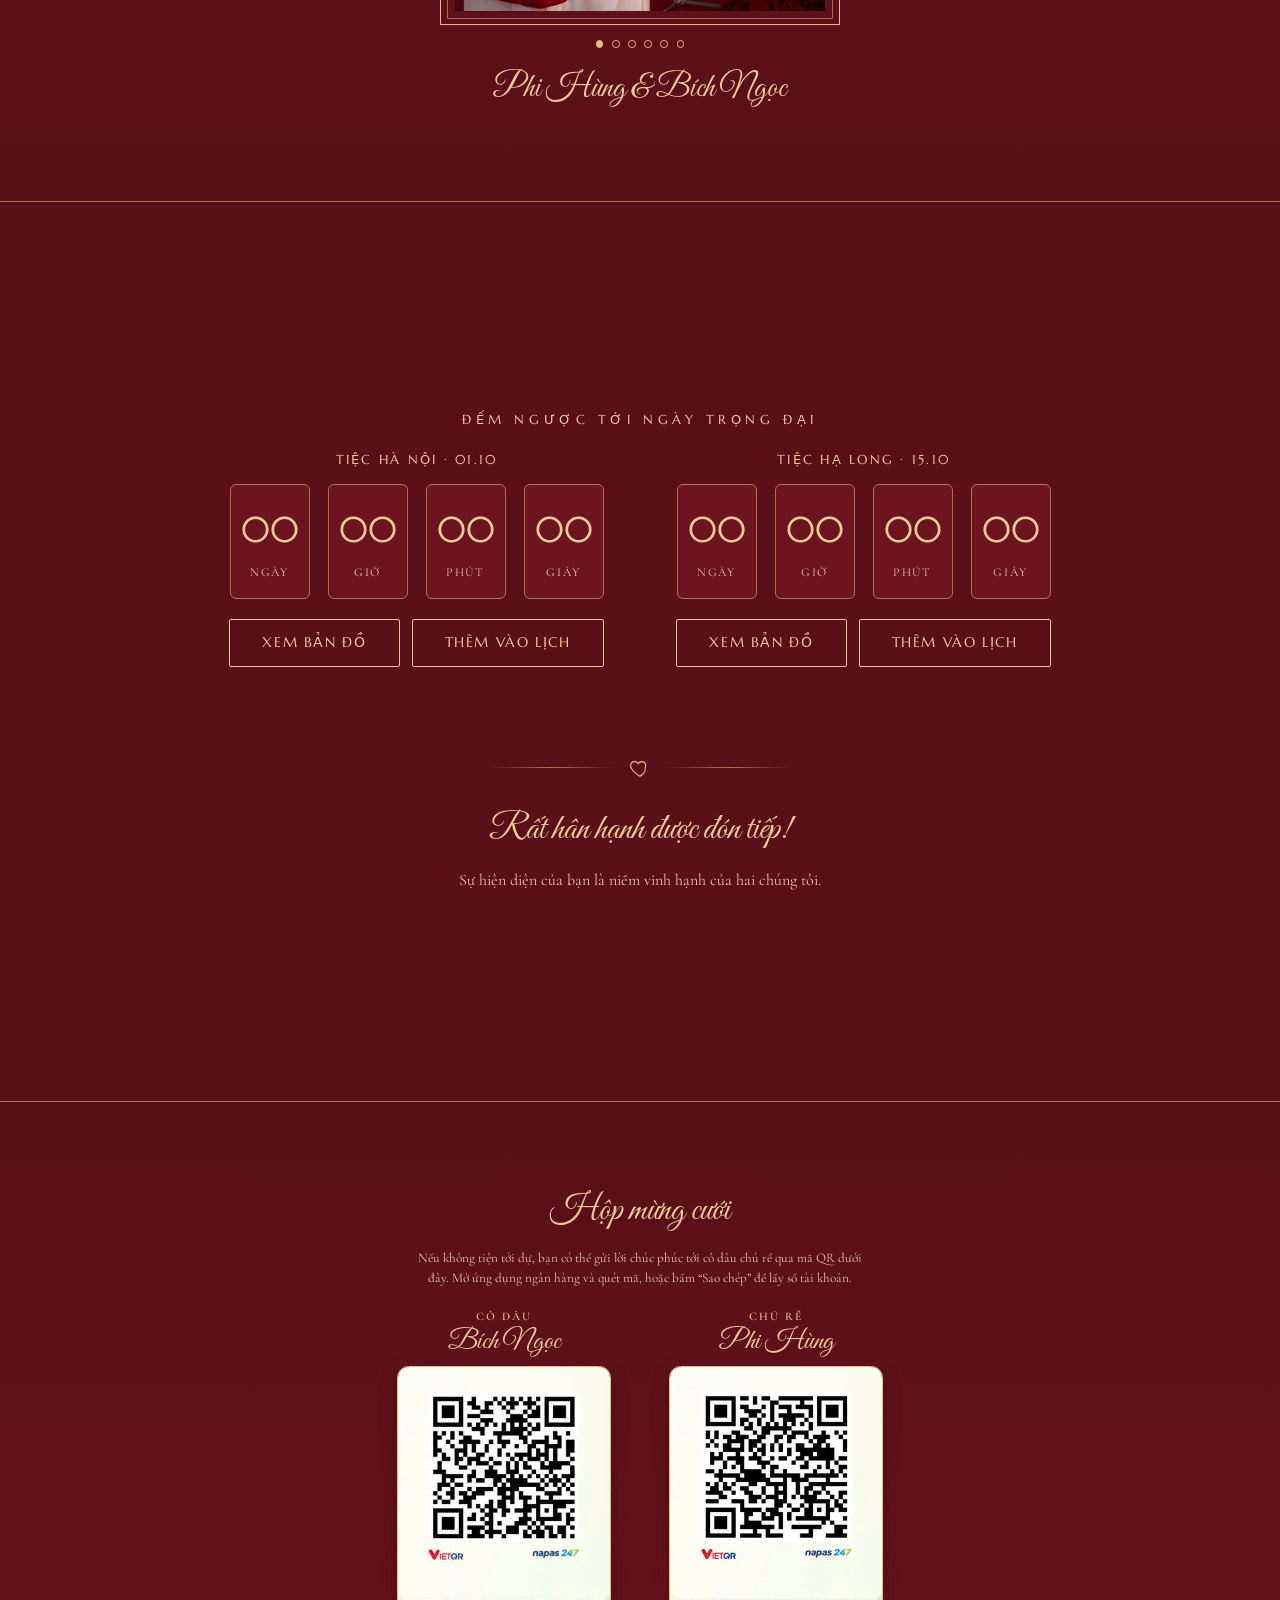
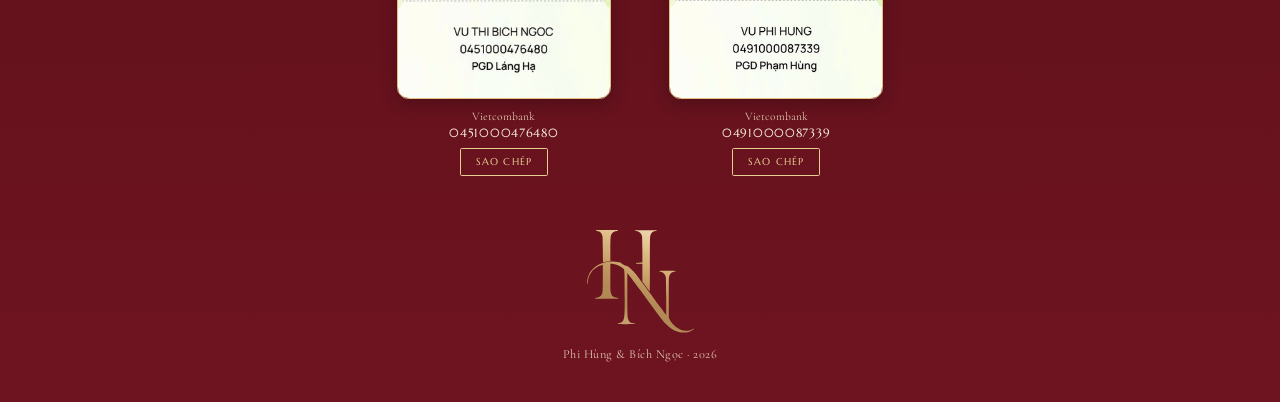
==== commit b134f721: "Thêm trang 4: hộp mừng cưới với QR cô dâu, chú rể Trang 3 đã ép vừa đúng một màn hình, nhét thêm hai" ====
--- a/index.html
+++ b/index.html
@@ -133,6 +133,18 @@
     small: 'Sự hiện diện của bạn là niềm vinh hạnh của hai chúng tôi.'
   },
 
+  /* TRANG 4 — mừng cưới online. Thứ tự trong mảng = trái sang phải. */
+  gift: {
+    heading: 'Hộp mừng cưới',
+    note: 'Nếu không tiện tới dự, bạn có thể gửi lời chúc phúc tới cô dâu chú rể qua mã QR dưới đây. Mở ứng dụng ngân hàng và quét mã, hoặc bấm “Sao chép” để lấy số tài khoản.',
+    accounts: [
+      { role: 'Cô dâu', name: 'Bích Ngọc', img: '/assets/qr/co-dau.jpg',
+        bank: 'Vietcombank', holder: 'VU THI BICH NGOC', number: '0451000476480' },
+      { role: 'Chú rể', name: 'Phi Hùng', img: '/assets/qr/chu-re.jpg',
+        bank: 'Vietcombank', holder: 'VU PHI HUNG', number: '0491000087339' }
+    ]
+  },
+
   footer: {
     thanks: 'Phi Hùng & Bích Ngọc · 2026'
   }
--- a/assets/invite.css
+++ b/assets/invite.css
@@ -45,8 +45,8 @@
 .divider .line{flex:1; height:1px; background:linear-gradient(90deg, transparent, var(--line), transparent);}
 .divider svg{width:22px; height:22px;}
 
-/* --------- 3 TRANG --------- 
-   Mỗi .page cao đúng một màn hình, cuộn dọc lần lượt 1 → 3.
+/* --------- 4 TRANG --------- 
+   Mỗi .page cao đúng một màn hình, cuộn dọc lần lượt 1 → 4.
    Nội dung nằm trong .page-inner để JS đo và co cho vừa (xem fitPages). */
 .page{
   position:relative;
@@ -55,10 +55,11 @@
   padding:clamp(28px, 6vh, 60px) 0;
 }
 .page--1{padding:0;}
-.page--3{padding-bottom:0;}
+.page--3:last-child, .page--4{padding-bottom:0;}
 .page + .page{border-top:1px solid var(--line);}
 .page--2{background:linear-gradient(180deg, var(--cream) 0%, var(--cream-2) 100%);}
 .page--3{background:var(--cream-2);}
+.page--4{background:linear-gradient(180deg, var(--cream-2) 0%, var(--cream) 100%);}
 
 .page-inner{width:100%;}
 
@@ -82,7 +83,11 @@
 
 /* --------- HERO --------- */
 #hero{
-  max-width:640px;
+  /* Cỡ tên cô dâu chú rể — tên khách mời dùng đúng cỡ này.
+     --time-size: cỡ dòng giờ ngày, dùng luôn cho dòng "Trân trọng kính mời". */
+  --name-size:clamp(40px, 8.4vw, 76px);
+  --time-size:clamp(18px, 3.6vw, 23px);
+  max-width:760px;   /* đủ rộng để "Phi Hùng ♥ Bích Ngọc" nằm trọn một dòng */
   display:flex; flex-direction:column; align-items:center;
   text-align:center;
   padding:40px 20px;
@@ -114,10 +119,19 @@
   text-align:center;
 }
 
-/* tên khách mời, chèn qua ?ten= */
+/* Dòng "Trân trọng kính mời" trên trang 1 — bằng cỡ dòng "11:00 · Thứ Năm…" */
+#hero > .kicker{
+  font-size:var(--time-size);
+  letter-spacing:.2em;
+  line-height:1.3;
+  margin-bottom:8px;
+  color:var(--ink-soft);
+}
+
+/* tên khách mời (?ten=) — bằng đúng cỡ tên cô dâu chú rể */
 .guest-name{
   font-family:'Great Vibes', cursive;
-  font-size:clamp(26px,5vw,36px);
+  font-size:var(--name-size);
   color:var(--gold-deep);
   line-height:1.3;
   margin:2px 0 4px;
@@ -134,7 +148,7 @@
 
 .couple-names{
   font-family:'Great Vibes', cursive;
-  font-size:clamp(40px, 8.4vw, 76px);
+  font-size:var(--name-size);
   color:var(--gold-deep);
   line-height:1.25;
   margin:10px 0;
@@ -145,15 +159,22 @@
 .couple-names .nm{white-space:nowrap;}
 .amp{
   display:inline-flex; align-items:center; justify-content:center;
-  margin:2px 14px;
+  margin:0 .22em;
   color:var(--gold);
-  font-family:'Cormorant Garamond', serif;
-  font-size:.55em;
+}
+/* Chữ Great Vibes có chân chữ dài, tim canh giữa hộp sẽ trông hơi cao
+   -> hạ xuống một chút cho cân mắt. */
+.amp svg{
+  width:.38em; height:.38em;
+  display:block;
+  transform:translateY(.04em);
 }
 /* điện thoại: xếp tên / & / tên thành ba dòng cho gọn */
 @media(max-width:560px){
-  .couple-names{flex-direction:column;}
-  .amp{margin:0;}
+  .couple-names{flex-direction:column; line-height:1.2;}
+  /* xếp dọc: tim thành một dòng riêng, cần khoảng thở kẻo chạm chân chữ */
+  .amp{margin:.1em 0;}
+  .amp svg{width:.42em; height:.42em; transform:none;}
 }
 
 .date-badge{
@@ -196,7 +217,7 @@
 }
 .when-time{
   font-family:'Marcellus', serif;
-  font-size:clamp(18px, 3.6vw, 23px);
+  font-size:var(--time-size);
   letter-spacing:.08em; color:var(--ink);
 }
 .when-where{font-size:15px; color:var(--ink-soft); margin-top:6px;}
@@ -386,6 +407,39 @@
 }
 #message p.small{font-size:16px; color:var(--ink-soft); margin-top:10px;}
 
+/* --------- MỪNG CƯỚI (trang 4) ---------
+   Cô dâu bên trái, chú rể bên phải — luôn hai cột, kể cả trên điện thoại,
+   vì khách thường quét bằng máy khác hoặc chụp màn hình lại. */
+#gift{text-align:center;}
+.gift-note{
+  max-width:560px; margin:10px auto 0;
+  font-size:16px; color:var(--ink-soft); line-height:1.55;
+}
+.gift-grid{
+  display:grid; grid-template-columns:1fr 1fr; gap:clamp(14px, 4vw, 40px);
+  max-width:620px; margin:22px auto 0;
+}
+.gift-card{display:flex; flex-direction:column; align-items:center; min-width:0;}
+.gift-who{display:flex; flex-direction:column; align-items:center; margin-bottom:10px;}
+.gift-role{
+  /* Marcellus thiếu dấu tiếng Việt chồng hai tầng (Ể, Ầ…) -> dùng Cormorant */
+  font-family:'Cormorant Garamond', serif; font-weight:600; font-size:14px; letter-spacing:.18em;
+  text-transform:uppercase; color:var(--gold);
+}
+.gift-name{font-size:clamp(26px, 4.4vw, 34px); color:var(--gold-deep); line-height:1.15;}
+.gift-qr{
+  display:block; width:100%; max-width:260px; height:auto;
+  border-radius:14px; border:1px solid var(--gold);
+  box-shadow:0 6px 20px rgba(0,0,0,.25);
+  background:#f4f7e6;
+}
+.gift-acc{
+  margin-top:10px; font-size:14px; color:var(--ink-soft); line-height:1.4;
+  display:flex; flex-direction:column;
+}
+.gift-acc b{font-family:'Marcellus', serif; font-weight:400; color:var(--ink); letter-spacing:.06em; font-size:15px;}
+.btn--sm{padding:8px 18px; font-size:12px; margin-top:8px;}
+
 /* --------- FOOTER --------- */
 footer{
   text-align:center; padding:30px 20px 46px;
@@ -412,13 +466,14 @@
   .logo{width:min(172px, 44vw);}
   .logo-holder{margin-bottom:8px;}
   .kicker{font-size:12px; margin-bottom:4px;}
-  .guest-name{font-size:24px; margin:0;}
+  #hero > .kicker{margin-bottom:6px;}
+  .guest-name{margin:0;}
   .invite-line{font-size:14px; margin:10px 0 2px;}
-  .couple-names{font-size:clamp(32px, 8vw, 40px); line-height:1.12; margin:4px 0;}
+  #hero{--name-size:clamp(32px, 8vw, 40px); --time-size:17px;}
+  .couple-names{line-height:1.12; margin:4px 0;}
   .hero-when{margin-top:14px; gap:10px; width:100%;}
   .when-block{padding:9px 8px;}
   .when-title{font-size:11px; letter-spacing:.16em; margin-bottom:4px;}
-  .when-time{font-size:17px;}
   .when-where{font-size:13px; line-height:1.45; margin-top:4px;}
   .scroll-cue{bottom:8px; font-size:10px;}
 
